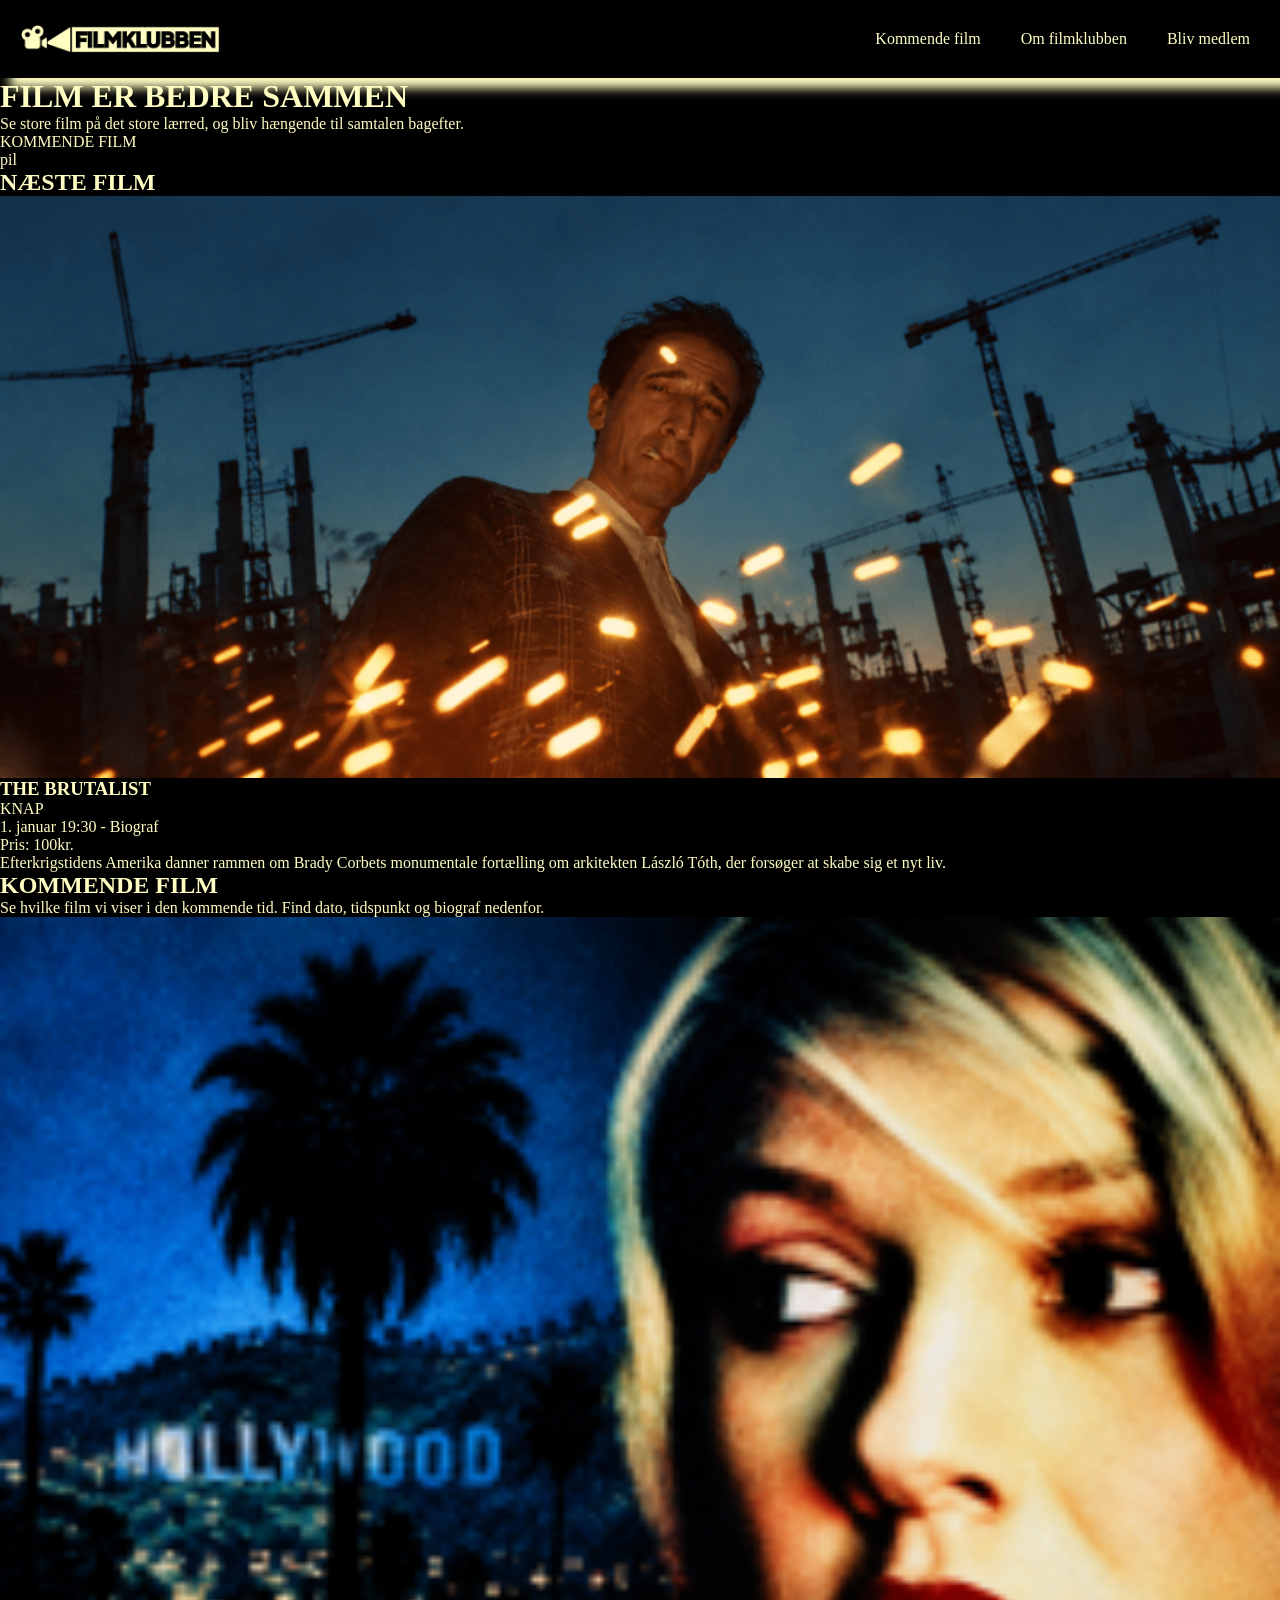
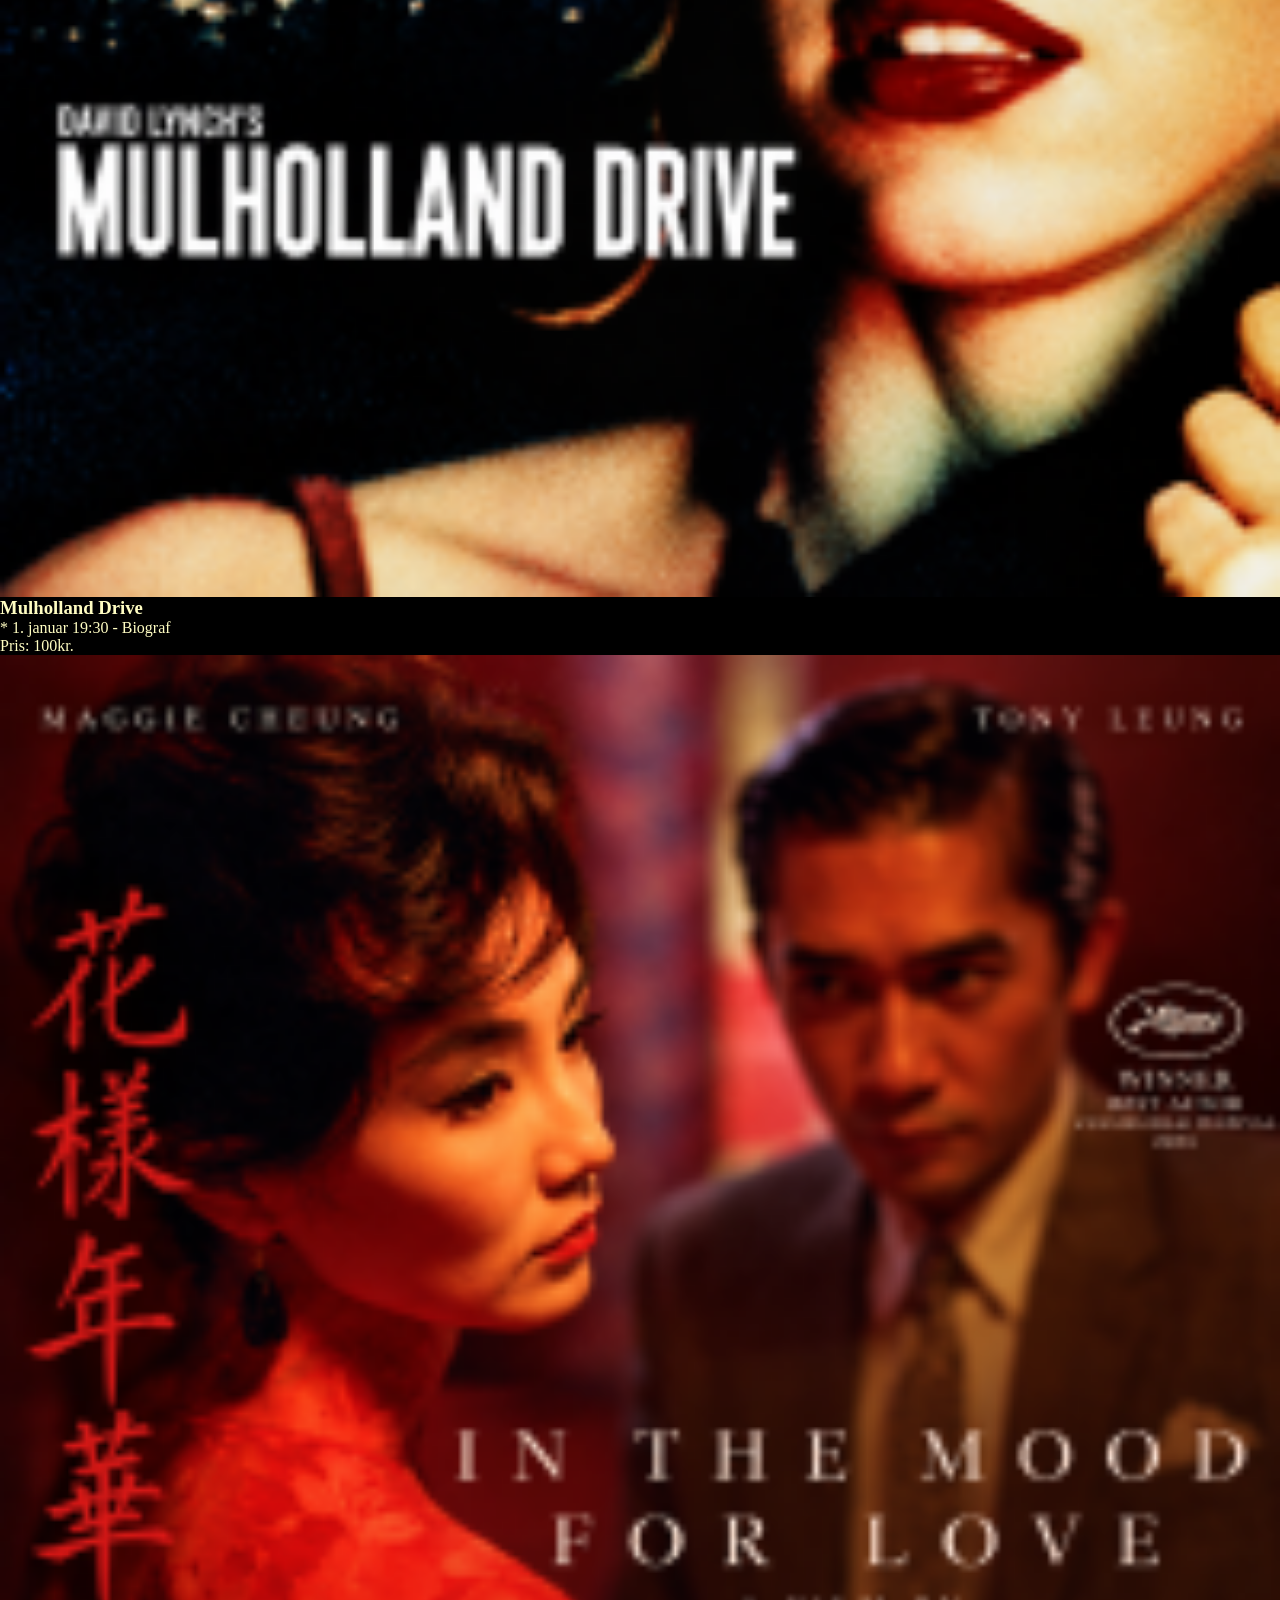
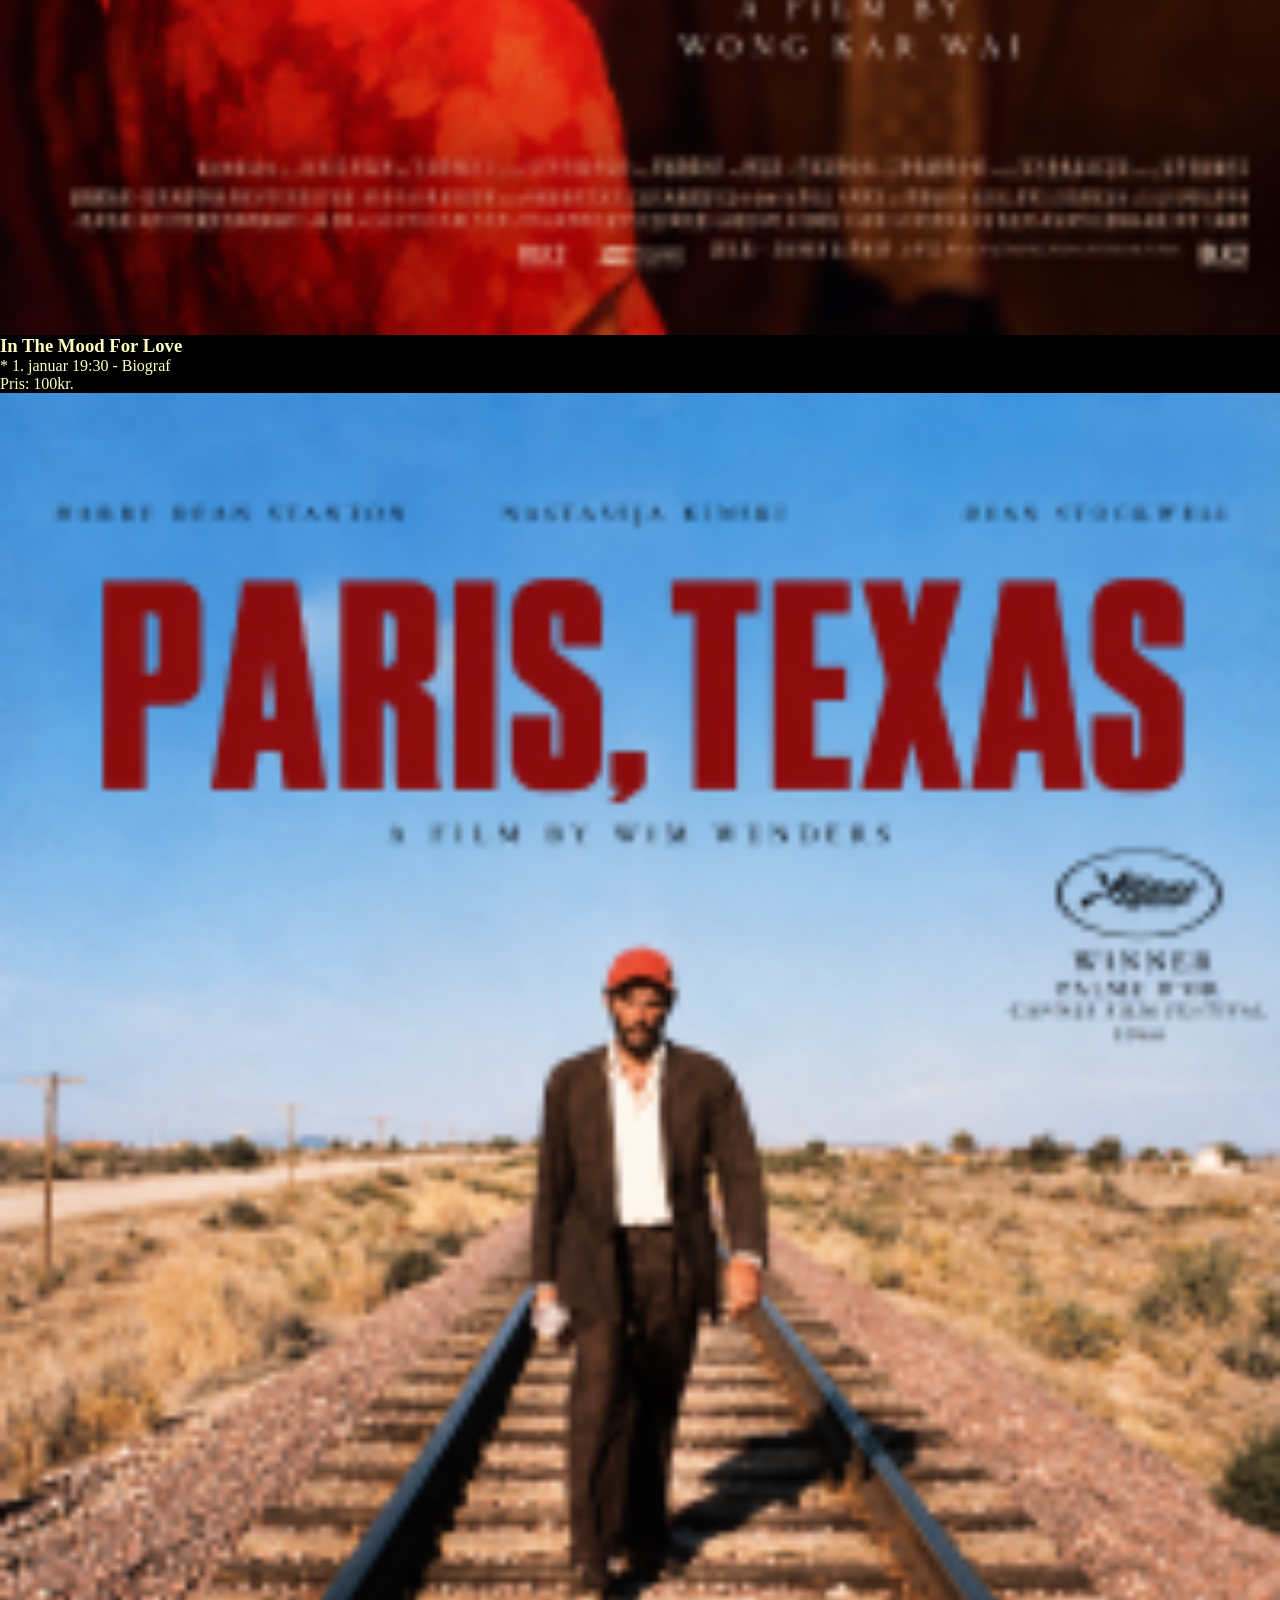
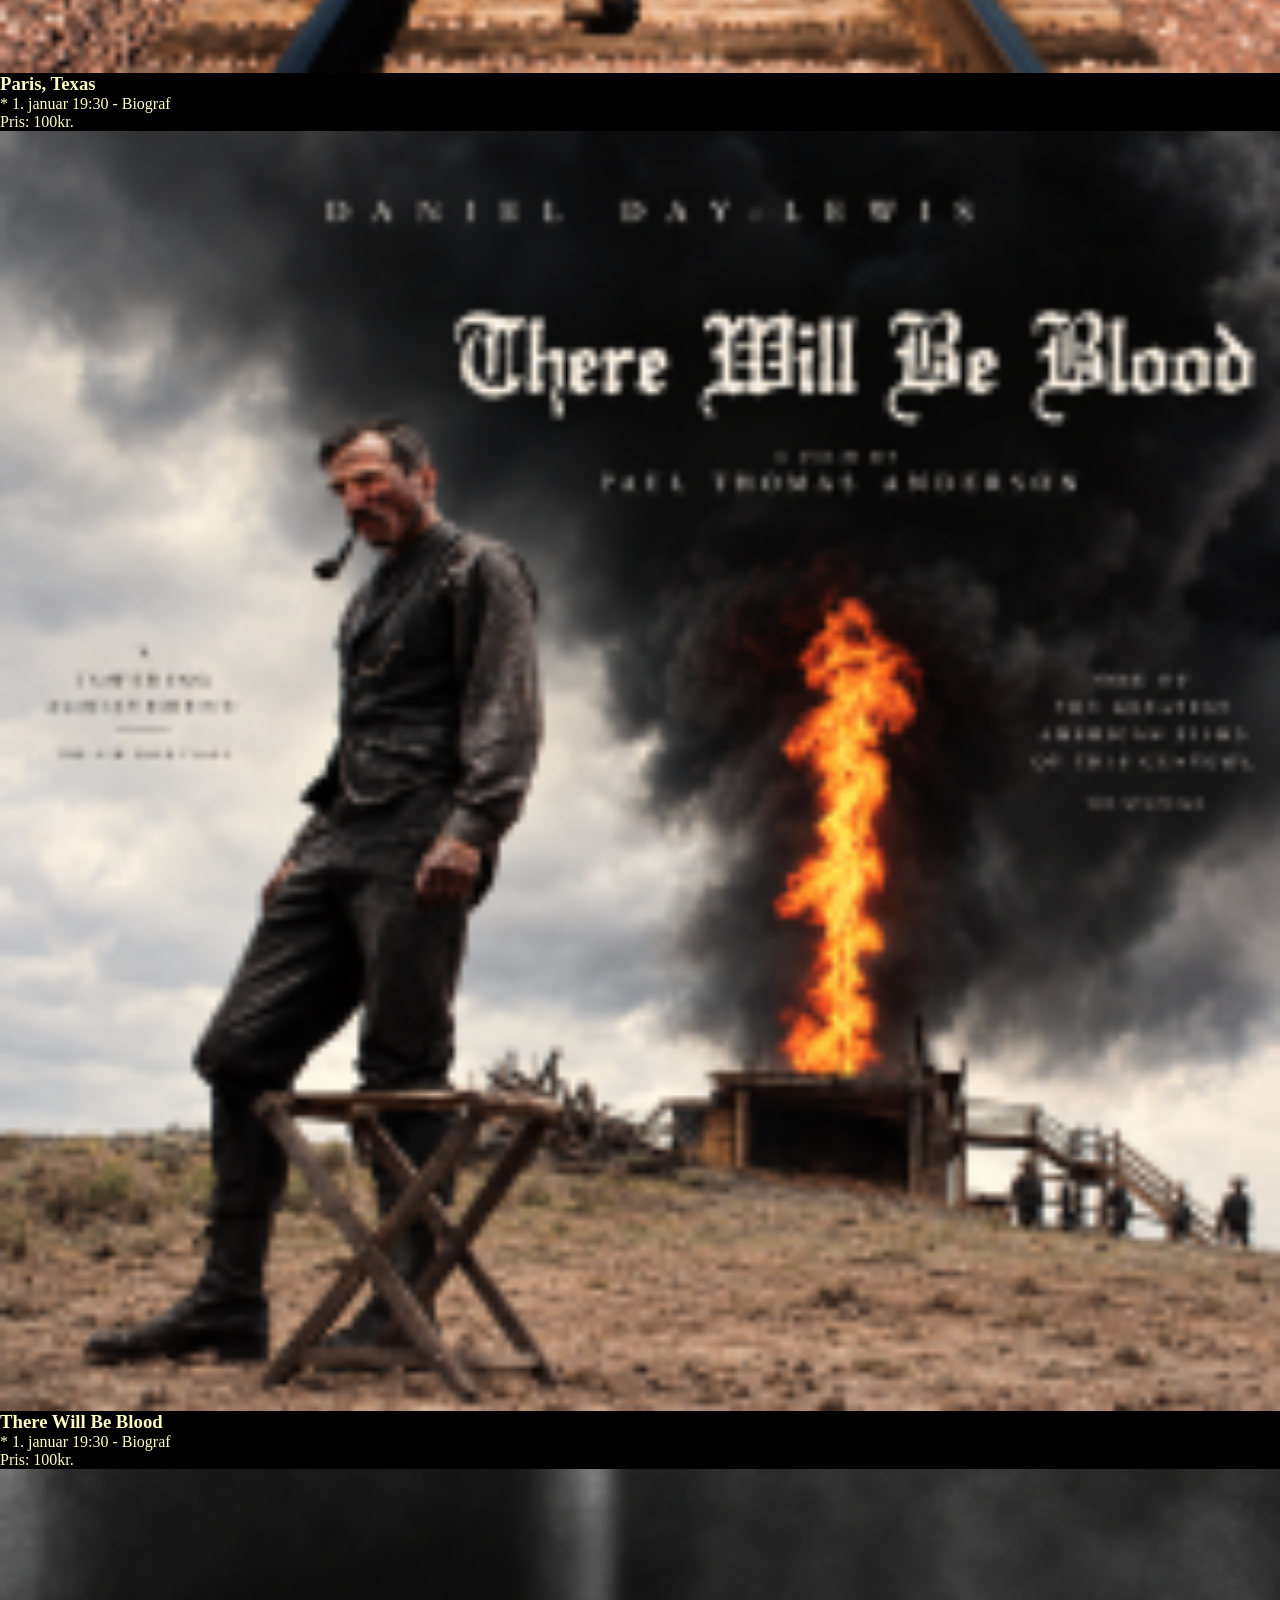
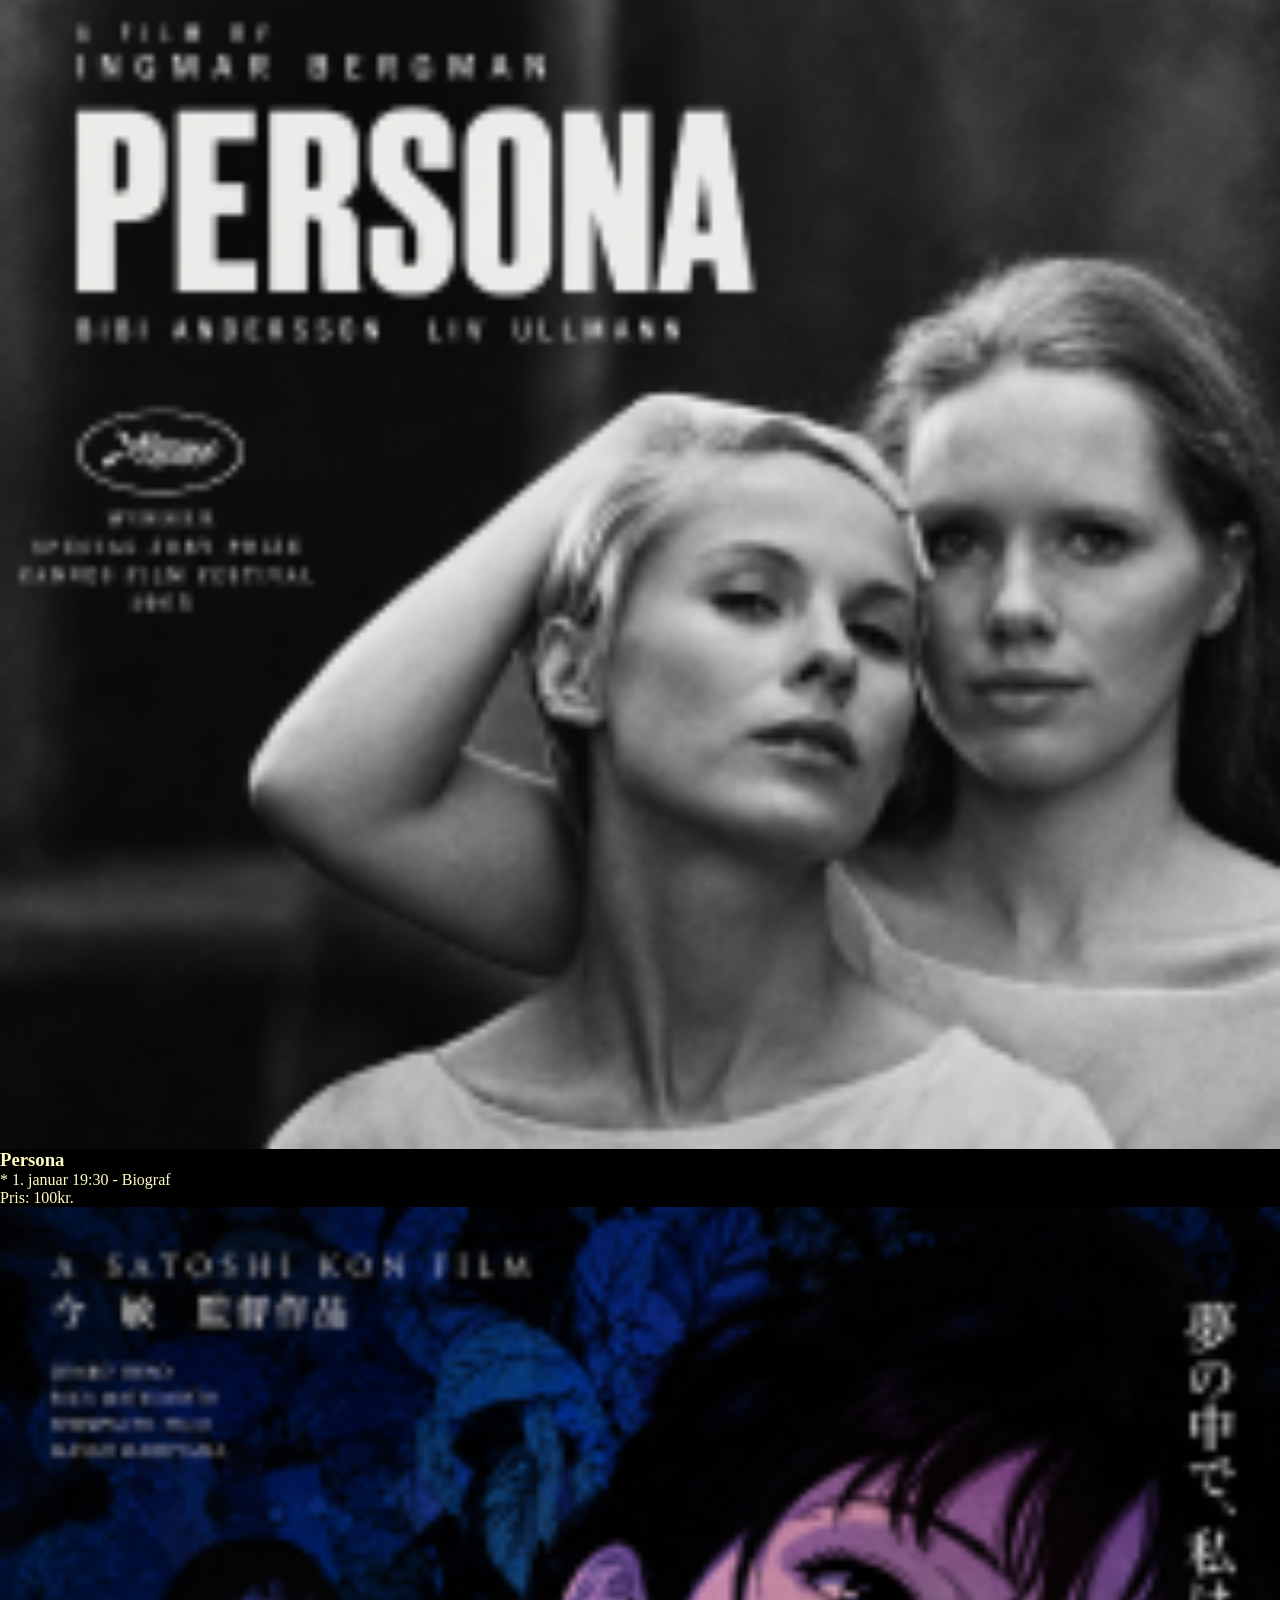
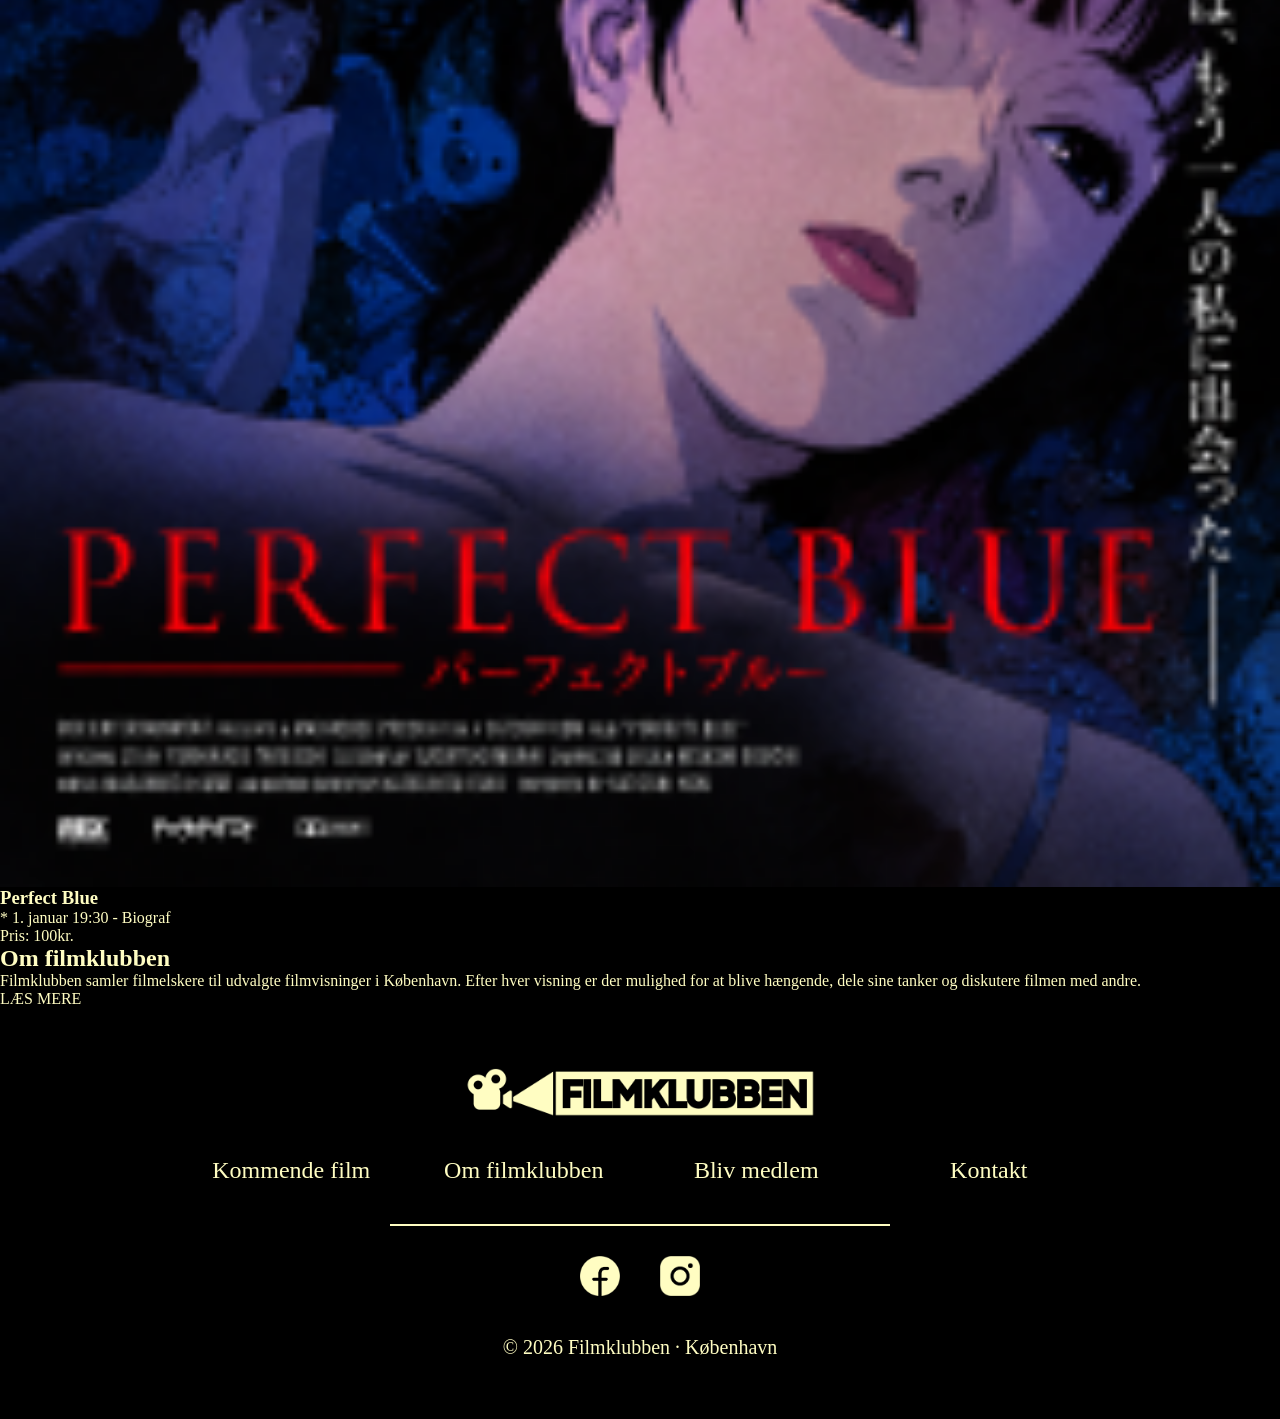
==== index.html @ 3db2b0e7 "favicon" ====
<!DOCTYPE html>
<html lang="en">

<head>
    <meta charset="UTF-8">
    <meta name="viewport" content="width=device-width, initial-scale=1.0">
    <title>Forside</title>
    <link rel="stylesheet" href="style.css">
    <link rel="stylesheet" href="layout.css">
    <link rel="icon" href="favicon.ico" />

</head>

<body>
    <header>
        <div class="logo">
            <a href="index.html">
                <img src="./imgs/overall /logo1.webp" alt="Logo">
            </a>
        </div>
        <nav>
            <ul class="menu">
                <li><a href="kommende_film.html">Kommende film</a></li>
                <li><a href="">Om filmklubben</a></li>
                <li><a href="">Bliv medlem</a></li>
            </ul>
            <button class="burger">
                <span class="line"></span>
                <span class="line"></span>
                <span class="line"></span>
            </button>
        </nav>
    </header>


    <main>
        <h1>FILM ER BEDRE SAMMEN</h1>
        <p>Se store film på det store lærred, og bliv hængende til samtalen bagefter.</p>
        <div class="grid_1-1">
            <div>
                <p>KOMMENDE FILM</p>
            </div>
            <p>pil</p>
        </div>

        <h2>NÆSTE FILM</h2>
        <img src="./imgs/forside/mobil/img1_brutalist.webp" alt="the brutalist">
        <div class="grid_2-1">
            <h3>THE BRUTALIST</h3>
            <div class="knap">
                <a href="./tilmeld.html"></a>
                <p>KNAP</p>
            </div>
        </div>
        <p>1. januar 19:30 - Biograf</p>
        <p>Pris: 100kr.</p>
        <p>Efterkrigstidens Amerika danner rammen om Brady Corbets monumentale fortælling om arkitekten László Tóth, der
            forsøger
            at skabe sig et nyt liv.</p>

        <h2>KOMMENDE FILM</h2>
        <p>Se hvilke film vi viser i den kommende tid. Find dato, tidspunkt og biograf nedenfor.</p>
        <div class="grid_1-2">
            <img src="./imgs/forside/mobil/img2_mulholland-drive.webp" alt="mulholland drive">
            <div>
                <h3>Mulholland Drive</h3>
                <p>* 1. januar 19:30 - Biograf</p>
                <p>Pris: 100kr.</p>
            </div>
        </div>
        <div class="grid_1-2">
            <img src="./imgs/forside/mobil/img3_in-the-mood-for-love.webp" alt="in the mood for love">
            <div>
                <h3>In The Mood For Love</h3>
                <p>* 1. januar 19:30 - Biograf</p>
                <p>Pris: 100kr.</p>
            </div>
        </div>

        <div class="grid_1-2">
            <img src="./imgs/forside/mobil/img4_paris-texas.webp" alt="Paris, Texas">
            <div>
                <h3>Paris, Texas</h3>
                <p>* 1. januar 19:30 - Biograf</p>
                <p>Pris: 100kr.</p>
            </div>
        </div>
        <div class="grid_1-2">
            <img src="./imgs/forside/mobil/img5_there-will-be-blood.webp" alt="There Will Be Blood">
            <div>
                <h3>There Will Be Blood</h3>
                <p>* 1. januar 19:30 - Biograf</p>
                <p>Pris: 100kr.</p>
            </div>
        </div>
        <div class="grid_1-2">
            <img src="./imgs/forside/mobil/img6_persona.webp" alt="Persona">
            <div>
                <h3>Persona</h3>
                <p>* 1. januar 19:30 - Biograf</p>
                <p>Pris: 100kr.</p>
            </div>
        </div>
        <div class="grid_1-2">
            <img src="./imgs/forside/mobil/img7_perfect-blue.webp" alt="Perfect Blue">
            <div>
                <h3>Perfect Blue</h3>
                <p>* 1. januar 19:30 - Biograf</p>
                <p>Pris: 100kr.</p>
            </div>
        </div>

        <h2>Om filmklubben</h2>
        <p>Filmklubben samler filmelskere til udvalgte filmvisninger i København. Efter hver visning er der mulighed for
            at blive
            hængende, dele sine tanker og diskutere filmen med andre.</p>
        <div class="knap">
            <p>LÆS MERE</p>
        </div>
    </main>

    <footer>
        <div class="logo">
            <a href="index.html">
                <img src="./imgs/overall /logo1.webp" alt="Logo">
            </a>
        </div>

        <div class="footer_links grid_1-1">
            <a href="kommende_film.html">Kommende film</a>
            <a href="">Om filmklubben</a>
            <a href="">Bliv medlem</a>
            <a href="">Kontakt</a>
        </div>

        <div class="socials grid_1-1">
            <img src="./imgs/overall /icon1_facebook.webp" alt="Facebook">
            <img src="./imgs/overall /icon2_instagram.webp" alt="Instagram">
        </div>

        <p>© 2026 Filmklubben · København</p>
    </footer>
    <script src="menu.js"></script>
</body>

</html>
---- style.css ----
* {
  margin: 0;
  padding: 0;
  box-sizing: border-box;
}

img {
  width: 100%;
  height: auto;
  display: block;
}
/********************** Overall ******************/
* {
  background-color: black;
  color: #fffdc2;
}

/********************** Menu ******************/

* {
  margin: 0;
  padding: 0;
  box-sizing: border-box;
}

header {
  position: sticky;
  top: 0;
  display: flex;
  justify-content: space-between;
  align-items: center;
  padding: 20px;
  background-color: black;
  box-shadow: 10px 10px 10px #fffdc2;

  .logo img {
    width: 200px;
    height: auto px;
  }
}

nav {
  /** Desktop */
  display: flex;
  align-items: center;

  @media (width < 800px) /** Mobil */ {
    &.active .menu {
      display: block;
      background-color: black;
      position: absolute;
      top: 100%;
      left: 0;
      width: 100%;
      box-shadow: 10px 10px 10px #fffdc2;
      z-index: 1;
    }

    &.active .menu li {
      margin: 10px 20px;
    }

    &.active .menu a {
      font-size: 24px;
    }
  }
}

.menu {
  display: flex;
  list-style: none;
  margin: 0;
  padding: 0;

  li {
    margin-right: 20px;
  }

  li:last-child {
    margin-right: 0;
  }

  a {
    display: block;
    padding: 10px;
    color: #fffdc2;
    text-decoration: none;
    transition: color 0.3s;
    text-align: end;
    &:hover {
      color: #fffdc27d;
    }
  }
  @media (width < 800px) {
    display: none;
  }
}

.burger {
  width: 30px;
  height: 20px;
  cursor: pointer;
  display: none;

  .line {
    display: block;
    width: 100%;
    height: 2px;
    background-color: #fffdc2;
    margin-bottom: 5px;
    transition: 0.2s linear;
  }

  @media (width < 800px) {
    display: block;
    background-color: transparent;
    border: 0;

    &.active .line:nth-child(1) {
      transform: rotate(45deg) translate(5px, 5px);
      transition: 0.2s linear;
    }

    &.active .line:nth-child(2) {
      opacity: 0;
      transition: 0.15s linear;
    }

    &.active .line:nth-child(3) {
      transform: rotate(-45deg) translate(5px, -5px);
      transition: 0.2s linear;
    }
  }
}

/********************** MENU - Tilføjelser ******************/

.logo {
  width: fit-content;
}

.logo a {
  display: block;
  width: fit-content;
}

.logo img {
  width: 200px;
  height: auto;
}
header {
  display: flex;
  justify-content: space-between;
  align-items: center;
  padding: 20px;
}

@media (width < 700px) {
  header.active {
    box-shadow: none;
  }
}

@media (width < 700px) {
  nav.active::after {
    content: "";
    position: absolute;
    left: 0;
    bottom: 0;
    width: 100%;
    height: 10px;
    background-color: black;
  }
}
@media (width < 700px) {
  nav.active {
    background-color: black;
    margin-top: 0;
    top: 0;
  }
}

/********************** Footer ******************/
/*.socials {
  border-top: 2px solid #fffdc2;
  width: 70%;
  margin: 30px auto 0;
  padding-top: 30px;
}*/

footer {
  background-color: black;
  color: #fffdc2;
  text-align: center;
  padding: 50px 20px;
}

/* Logo */
footer .logo {
  margin: 0 auto 40px;
  width: 250px;
}

footer .logo a {
  display: block;
}

footer .logo img {
  width: 100%;
}

/* Links */
.footer_links a {
  color: #fffdc2;
  text-decoration: none;
  font-size: 20px;
}

.footer_links a:hover {
  color: #fffdc27d;
}

/* Streg + sociale medier */
.socials {
  border-top: 2px solid #fffdc2;
  width: 80%;
  margin: 40px auto 0;
  padding-top: 30px;
}

/* Ikoner */
.socials img {
  width: 30px;
  height: 30px;
  margin: auto;
}

/* Copyright */
footer p {
  font-size: 16px;
  margin-top: 30px;
}

/******************** Footer desktop ********************/

@media (width > 800px) {
  footer {
    padding: 60px 20px;
  }

  footer .logo {
    width: 350px;
    margin-bottom: 40px;
  }

  .footer_links {
    max-width: 900px;
    margin: auto;
  }

  .footer_links a {
    font-size: 24px;
  }

  .socials {
    max-width: 500px;
    margin-top: 40px;
    padding-top: 30px;
  }

  .socials img {
    width: 40px;
    height: 40px;
  }

  footer p {
    font-size: 20px;
    margin-top: 40px;
  }
}
---- layout.css ----
/************    Footer     **************/
footer .grid_1-1 {
  display: grid;
  grid-template-columns: 1fr 1fr;
  gap: 20px 30px;
}

footer .socials {
  grid-template-columns: auto auto;
  justify-content: center;
  column-gap: 40px;
}
@media (width > 800px) {
  footer .footer_links {
    grid-template-columns: repeat(4, 1fr);
  }
}
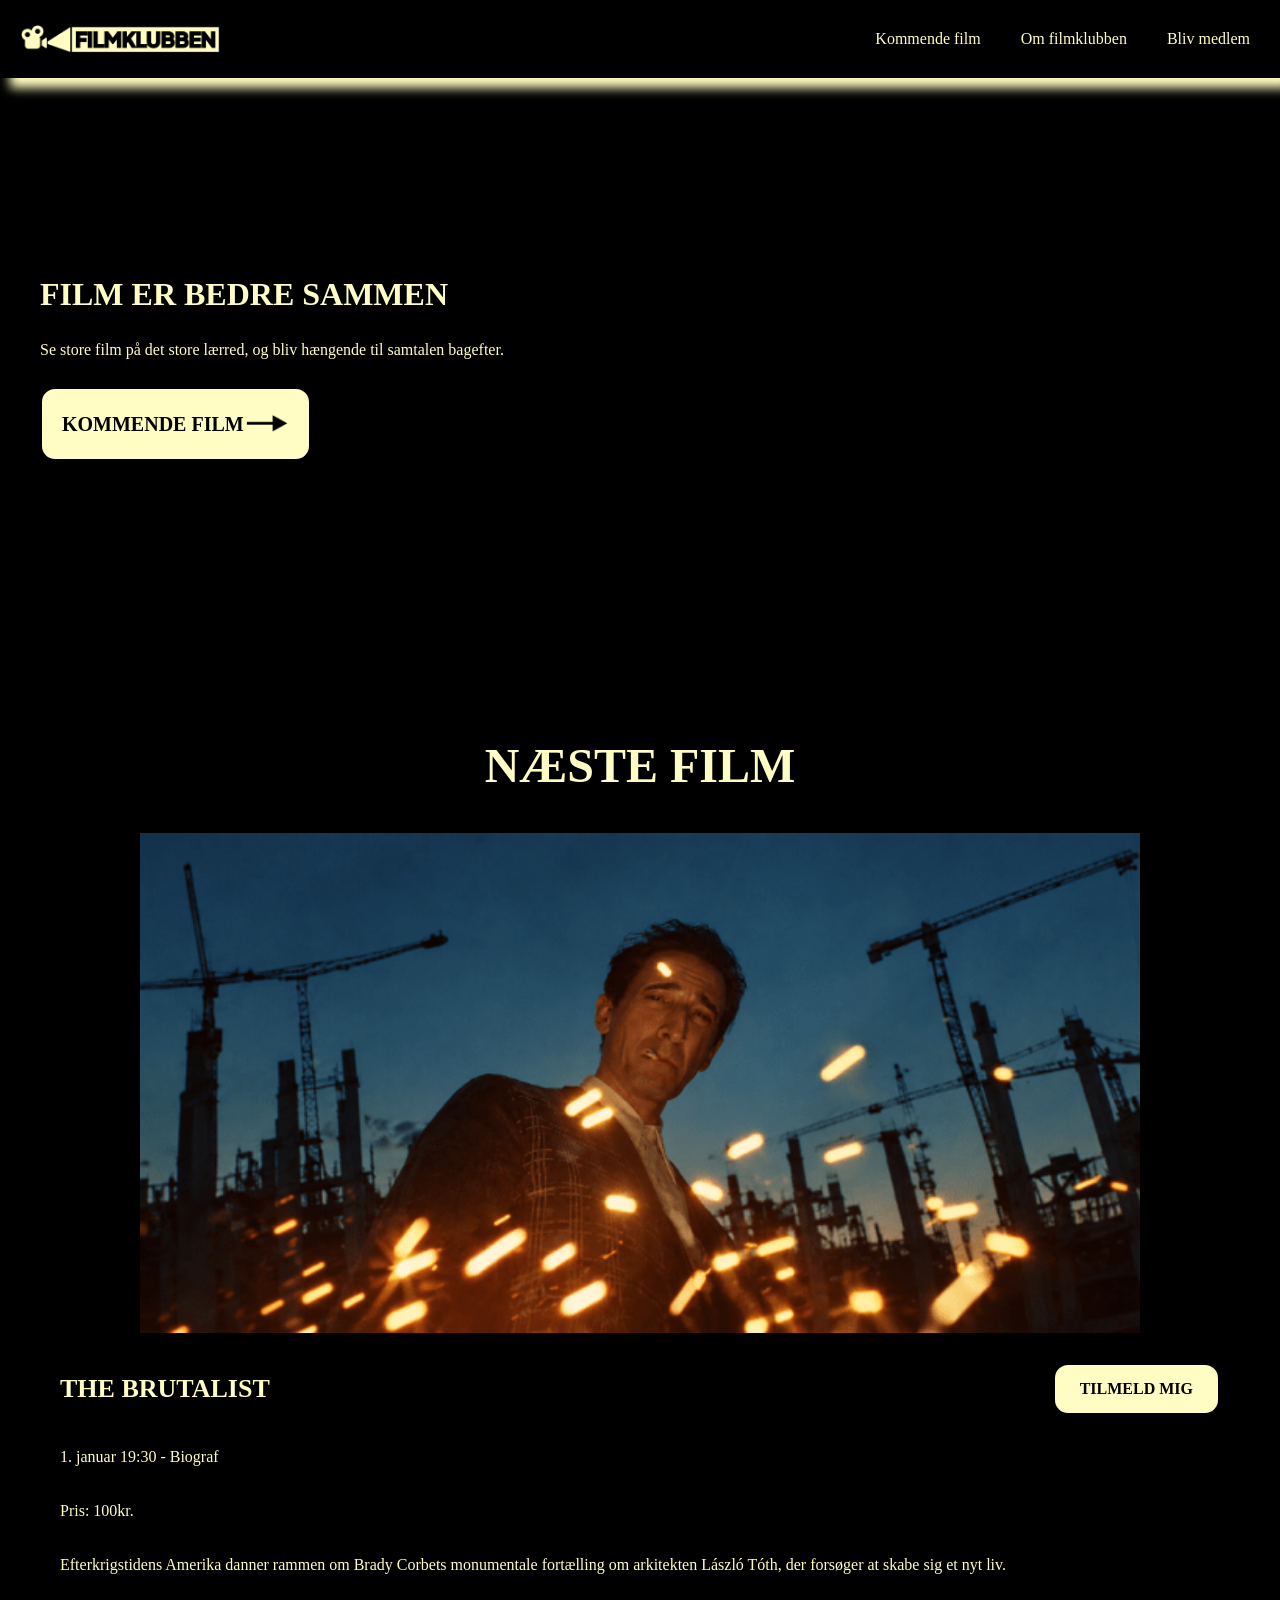
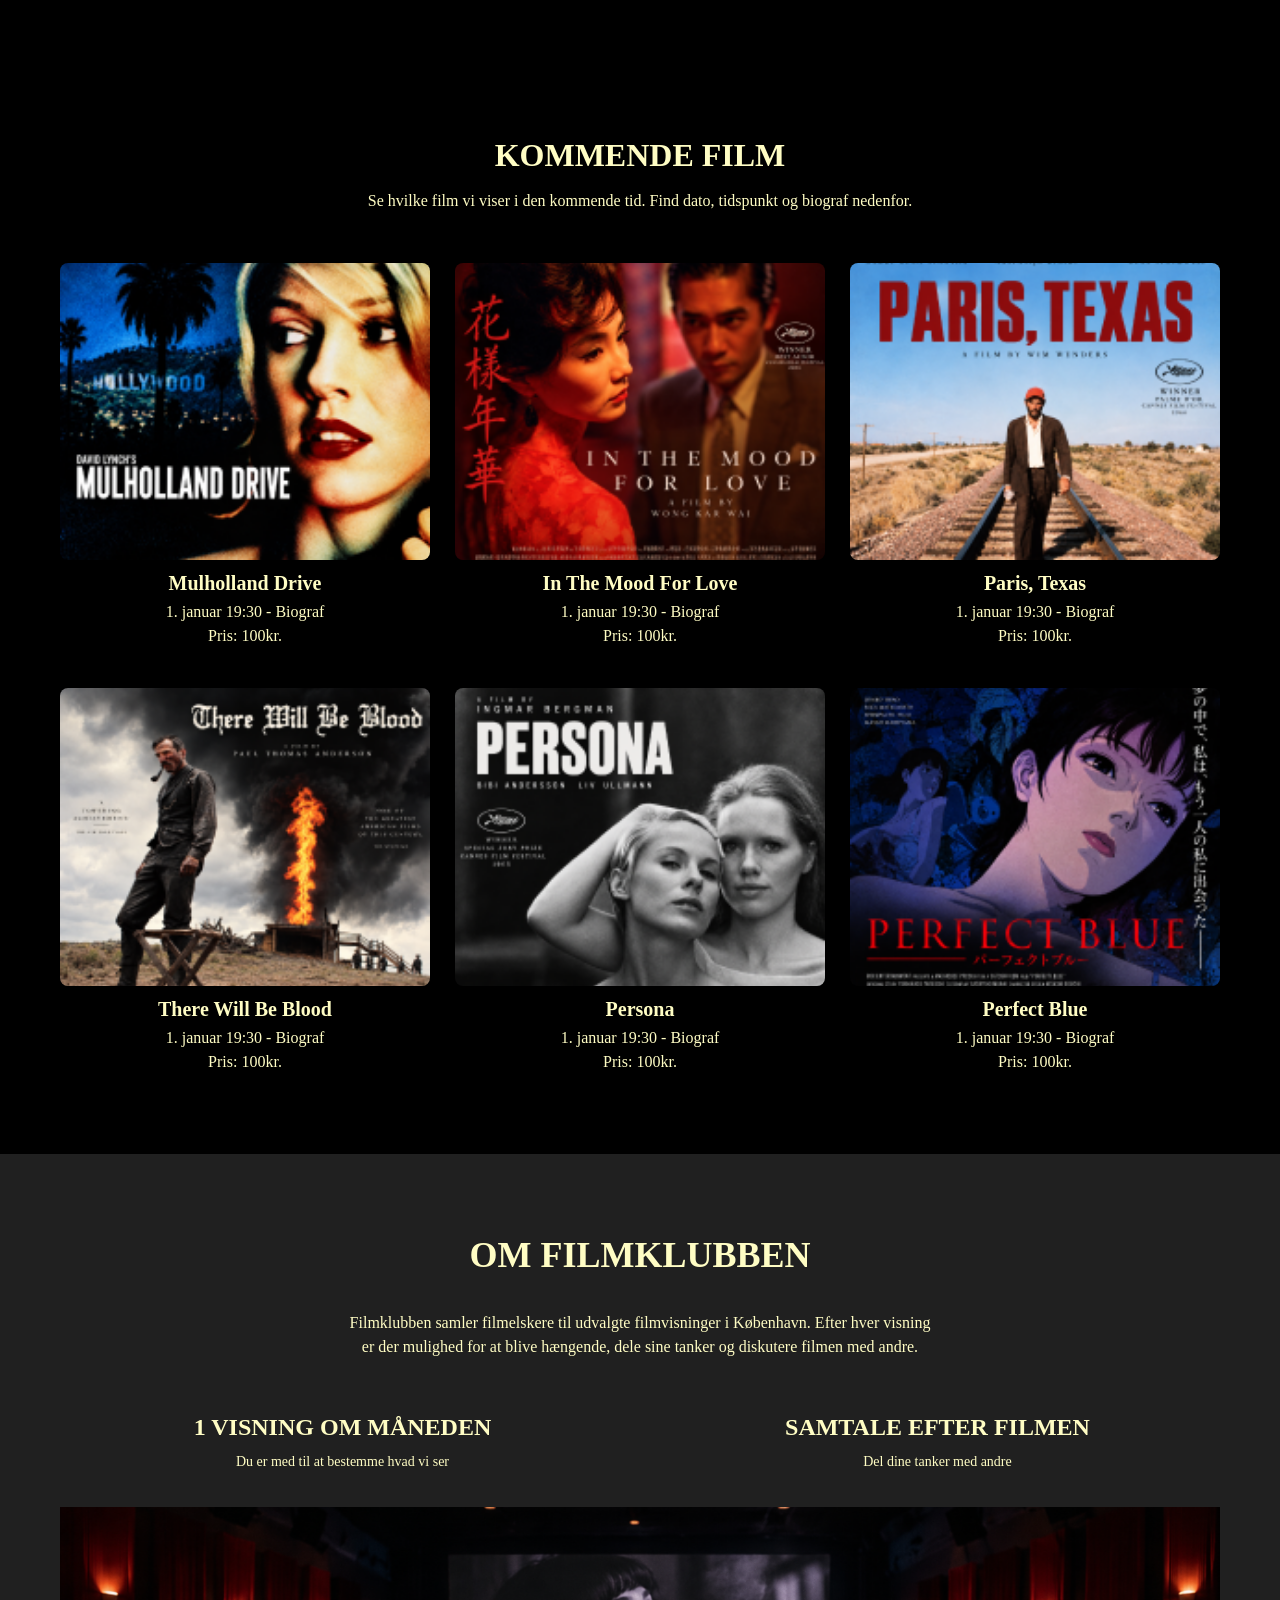
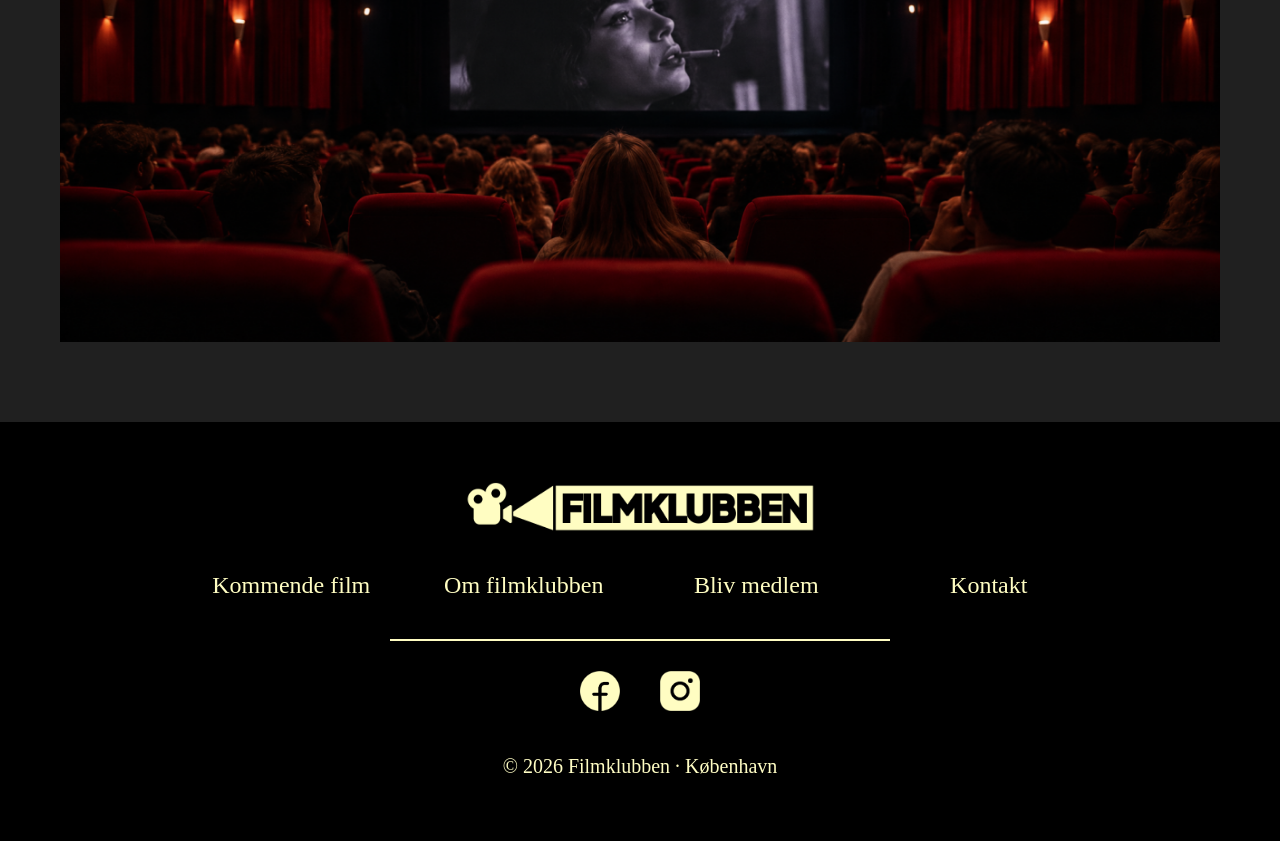
==== commit efe3f79f: "Forside done" ====
--- a/index.html
+++ b/index.html
@@ -7,8 +7,9 @@
     <title>Forside</title>
     <link rel="stylesheet" href="style.css">
     <link rel="stylesheet" href="layout.css">
-    <link rel="icon" href="favicon.ico" />
-
+    <link rel="icon" href="./iconer/faviconet.png" type="image/x-icon">
+    <meta name="description"
+        content="Filmklubben samler filmelskere i København til fælles filmvisninger og samtaler om film. Se kommende film og tilmeld dig næste visning.">
 </head>
 
 <body>
@@ -34,89 +35,127 @@
 
 
     <main>
-        <h1>FILM ER BEDRE SAMMEN</h1>
-        <p>Se store film på det store lærred, og bliv hængende til samtalen bagefter.</p>
-        <div class="grid_1-1">
-            <div>
-                <p>KOMMENDE FILM</p>
-            </div>
-            <p>pil</p>
-        </div>
+        <div class="hero">
+            <video class="hero-video" autoplay muted loop playsinline>
+                <source src="./imgs/forside/HERO_BAGGRUND_pt5.mp4" type="video/mp4">
+            </video>
 
-        <h2>NÆSTE FILM</h2>
-        <img src="./imgs/forside/mobil/img1_brutalist.webp" alt="the brutalist">
-        <div class="grid_2-1">
-            <h3>THE BRUTALIST</h3>
-            <div class="knap">
-                <a href="./tilmeld.html"></a>
-                <p>KNAP</p>
-            </div>
-        </div>
-        <p>1. januar 19:30 - Biograf</p>
-        <p>Pris: 100kr.</p>
-        <p>Efterkrigstidens Amerika danner rammen om Brady Corbets monumentale fortælling om arkitekten László Tóth, der
-            forsøger
-            at skabe sig et nyt liv.</p>
-
-        <h2>KOMMENDE FILM</h2>
-        <p>Se hvilke film vi viser i den kommende tid. Find dato, tidspunkt og biograf nedenfor.</p>
-        <div class="grid_1-2">
-            <img src="./imgs/forside/mobil/img2_mulholland-drive.webp" alt="mulholland drive">
-            <div>
-                <h3>Mulholland Drive</h3>
-                <p>* 1. januar 19:30 - Biograf</p>
-                <p>Pris: 100kr.</p>
-            </div>
-        </div>
-        <div class="grid_1-2">
-            <img src="./imgs/forside/mobil/img3_in-the-mood-for-love.webp" alt="in the mood for love">
-            <div>
-                <h3>In The Mood For Love</h3>
-                <p>* 1. januar 19:30 - Biograf</p>
-                <p>Pris: 100kr.</p>
+            <div class="hero-content">
+                <h1>FILM ER BEDRE SAMMEN</h1>
+                <p>Se store film på det store lærred, og bliv hængende til samtalen bagefter.</p>
+                <a href="./kommende_film.html" class="film-knap">
+                    <div class="film-knap-content">
+                        <p>KOMMENDE FILM</p>
+                        <img src="./iconer/pil.png" alt="pil">
+                    </div>
+                </a>
             </div>
         </div>
 
-        <div class="grid_1-2">
-            <img src="./imgs/forside/mobil/img4_paris-texas.webp" alt="Paris, Texas">
-            <div>
-                <h3>Paris, Texas</h3>
-                <p>* 1. januar 19:30 - Biograf</p>
-                <p>Pris: 100kr.</p>
+        <section class="naeste-film">
+            <h2>NÆSTE FILM</h2>
+            <img src="./imgs/forside/mobil/img1_brutalist.webp" alt="the brutalist">
+            <div class="grid_2-1">
+                <h3>THE BRUTALIST</h3>
+                <a href="./tilmeld.html" class="knap">TILMELD MIG</a>
             </div>
-        </div>
-        <div class="grid_1-2">
-            <img src="./imgs/forside/mobil/img5_there-will-be-blood.webp" alt="There Will Be Blood">
-            <div>
-                <h3>There Will Be Blood</h3>
-                <p>* 1. januar 19:30 - Biograf</p>
-                <p>Pris: 100kr.</p>
+            <p>1. januar 19:30 - Biograf</p>
+            <p>Pris: 100kr.</p>
+            <p>Efterkrigstidens Amerika danner rammen om Brady Corbets monumentale fortælling om arkitekten László Tóth,
+                der
+                forsøger
+                at skabe sig et nyt liv.</p>
+        </section>
+
+        <section class="kommende-film">
+            <h2>KOMMENDE FILM</h2>
+            <p class="sektion-beskrivelse">
+                Se hvilke film vi viser i den kommende tid.
+                Find dato, tidspunkt og biograf nedenfor.
+            </p>
+            <div class="film-grid">
+
+                <div class="grid_1-2">
+                    <img src="./imgs/forside/mobil/img2_mulholland-drive.webp" alt="mulholland drive">
+                    <div>
+                        <h3>Mulholland Drive</h3>
+                        <p>1. januar 19:30 - Biograf</p>
+                        <p>Pris: 100kr.</p>
+                    </div>
+                </div>
+                <div class="grid_1-2">
+                    <img src="./imgs/forside/mobil/img3_in-the-mood-for-love.webp" alt="in the mood for love">
+                    <div>
+                        <h3>In The Mood For Love</h3>
+                        <p>1. januar 19:30 - Biograf</p>
+                        <p>Pris: 100kr.</p>
+                    </div>
+                </div>
+                <div class="grid_1-2">
+                    <img src="./imgs/forside/mobil/img4_paris-texas.webp" alt="Paris, Texas">
+                    <div>
+                        <h3>Paris, Texas</h3>
+                        <p>1. januar 19:30 - Biograf</p>
+                        <p>Pris: 100kr.</p>
+                    </div>
+                </div>
+                <div class="grid_1-2">
+                    <img src="./imgs/forside/mobil/img5_there-will-be-blood.webp" alt="There Will Be Blood">
+                    <div>
+                        <h3>There Will Be Blood</h3>
+                        <p>1. januar 19:30 - Biograf</p>
+                        <p>Pris: 100kr.</p>
+                    </div>
+                </div>
+                <div class="grid_1-2">
+                    <img src="./imgs/forside/mobil/img6_persona.webp" alt="Persona">
+                    <div>
+                        <h3>Persona</h3>
+                        <p>1. januar 19:30 - Biograf</p>
+                        <p>Pris: 100kr.</p>
+                    </div>
+                </div>
+                <div class="grid_1-2">
+                    <img src="./imgs/forside/mobil/img7_perfect-blue.webp" alt="Perfect Blue">
+                    <div>
+                        <h3>Perfect Blue</h3>
+                        <p>1. januar 19:30 - Biograf</p>
+                        <p>Pris: 100kr.</p>
+                    </div>
+                </div>
             </div>
-        </div>
-        <div class="grid_1-2">
-            <img src="./imgs/forside/mobil/img6_persona.webp" alt="Persona">
-            <div>
-                <h3>Persona</h3>
-                <p>* 1. januar 19:30 - Biograf</p>
-                <p>Pris: 100kr.</p>
+        </section>
+
+        <section class="om-filmklubben">
+
+            <h2>OM FILMKLUBBEN</h2>
+
+            <p class="sektion-beskrivelse">
+                Filmklubben samler filmelskere til udvalgte filmvisninger i København.
+                Efter hver visning er der mulighed for at blive hængende,
+                dele sine tanker og diskutere filmen med andre.
+            </p>
+
+            <div class="om-info">
+                <div>
+                    <h3>1 VISNING OM MÅNEDEN</h3>
+                    <p>Du er med til at bestemme hvad vi ser</p>
+                </div>
+
+                <div>
+                    <h3>SAMTALE EFTER FILMEN</h3>
+                    <p>Del dine tanker med andre</p>
+                </div>
             </div>
-        </div>
-        <div class="grid_1-2">
-            <img src="./imgs/forside/mobil/img7_perfect-blue.webp" alt="Perfect Blue">
-            <div>
-                <h3>Perfect Blue</h3>
-                <p>* 1. januar 19:30 - Biograf</p>
-                <p>Pris: 100kr.</p>
-            </div>
-        </div>
 
-        <h2>Om filmklubben</h2>
-        <p>Filmklubben samler filmelskere til udvalgte filmvisninger i København. Efter hver visning er der mulighed for
-            at blive
-            hængende, dele sine tanker og diskutere filmen med andre.</p>
-        <div class="knap">
-            <p>LÆS MERE</p>
-        </div>
+            <img class="om-billede" src="./imgs/forside/desktop/8img_biograf.webp" alt="Publikum ser film i en biograf"
+                loading="lazy">
+
+            <a href="./index.html" class="knap om-knap">
+                LÆS MERE
+            </a>
+
+        </section>
     </main>
 
     <footer>
@@ -134,8 +173,13 @@
         </div>
 
         <div class="socials grid_1-1">
-            <img src="./imgs/overall /icon1_facebook.webp" alt="Facebook">
-            <img src="./imgs/overall /icon2_instagram.webp" alt="Instagram">
+            <a href="./index.html">
+                <img src="./imgs/overall /icon1_facebook.webp" alt="Facebook">
+            </a>
+
+            <a href="./index.html">
+                <img src="./imgs/overall /icon2_instagram.webp" alt="Instagram">
+            </a>
         </div>
 
         <p>© 2026 Filmklubben · København</p>
--- a/style.css
+++ b/style.css
@@ -4,25 +4,70 @@
   box-sizing: border-box;
 }
 
+/********************** Overall ******************/
+body {
+  background-color: black;
+  color: #fffdc4;
+}
+
+/* GENERELLE ELEMENTER */
 img {
-  width: 100%;
+  display: block;
+  max-width: 100%;
   height: auto;
-  display: block;
-}
-/********************** Overall ******************/
-* {
+}
+
+h2 {
+  font-size: 32px;
+  font-weight: 700;
+}
+
+h3 {
+  font-size: 26px;
+  font-weight: 700;
+}
+
+p {
+  font-size: 16px;
+  line-height: 1.5;
+}
+
+/* GENERELLE KNAPPER */
+.knap {
+  display: inline-flex;
+  align-items: center;
+  justify-content: center;
+
+  padding: 15px 25px;
+
+  background-color: #fffdc4;
+  color: black;
+
+  border: 2px solid black;
+  border-radius: 15px;
+
+  font-size: 16px;
+  font-weight: bold;
+  text-decoration: none;
+
+  transition: 0.3s ease;
+
+  white-space: nowrap;
+}
+
+.knap:hover {
   background-color: black;
-  color: #fffdc2;
-}
-
+  color: #fffdc4;
+  border-color: #fffdc4;
+}
+
+.sektion-beskrivelse {
+  text-align: center;
+  text-wrap: balance;
+  max-width: 600px;
+  margin-inline: auto;
+}
 /********************** Menu ******************/
-
-* {
-  margin: 0;
-  padding: 0;
-  box-sizing: border-box;
-}
-
 header {
   position: sticky;
   top: 0;
@@ -32,6 +77,7 @@
   padding: 20px;
   background-color: black;
   box-shadow: 10px 10px 10px #fffdc2;
+  z-index: 10;
 
   .logo img {
     width: 200px;
@@ -40,7 +86,6 @@
 }
 
 nav {
-  /** Desktop */
   display: flex;
   align-items: center;
 
@@ -134,11 +179,6 @@
 }
 
 /********************** MENU - Tilføjelser ******************/
-
-.logo {
-  width: fit-content;
-}
-
 .logo a {
   display: block;
   width: fit-content;
@@ -147,12 +187,6 @@
 .logo img {
   width: 200px;
   height: auto;
-}
-header {
-  display: flex;
-  justify-content: space-between;
-  align-items: center;
-  padding: 20px;
 }
 
 @media (width < 700px) {
@@ -181,16 +215,7 @@
 }
 
 /********************** Footer ******************/
-/*.socials {
-  border-top: 2px solid #fffdc2;
-  width: 70%;
-  margin: 30px auto 0;
-  padding-top: 30px;
-}*/
-
 footer {
-  background-color: black;
-  color: #fffdc2;
   text-align: center;
   padding: 50px 20px;
 }
@@ -242,7 +267,6 @@
 }
 
 /******************** Footer desktop ********************/
-
 @media (width > 800px) {
   footer {
     padding: 60px 20px;
@@ -278,3 +302,201 @@
     margin-top: 40px;
   }
 }
+
+/********************** Forside ******************/
+.hero {
+  position: relative;
+  display: grid;
+  grid-template-columns: 1fr;
+  place-items: center;
+  width: 100%;
+  min-height: calc(100dvh - 80px);
+  min-height: 450px;
+  overflow: hidden;
+}
+
+.hero-video {
+  position: absolute;
+  inset: 0;
+  width: 100%;
+  height: 100%;
+  object-fit: cover;
+}
+
+.hero::before {
+  content: "";
+  position: absolute;
+  inset: 0;
+  background: rgba(0, 0, 0, 0.5);
+  z-index: 1;
+}
+
+.hero-content {
+  position: relative;
+  z-index: 2;
+  text-align: center;
+  padding: 20px;
+
+  display: grid;
+  gap: 25px;
+}
+
+.hero-content p {
+  text-wrap: pretty;
+}
+
+/********************** Knap i hero ******************/
+.film-knap {
+  display: block;
+  width: fit-content;
+  justify-self: center;
+  text-decoration: none;
+}
+
+.film-knap-content {
+  display: grid;
+  grid-template-columns: 1fr auto;
+  align-items: center;
+
+  background-color: #fffdc4;
+  border-radius: 15px;
+  padding: 20px;
+
+  border: 2px solid black;
+  transition: 0.3s ease;
+}
+
+.film-knap-content p {
+  color: black;
+  font-size: 20px;
+  font-weight: bold;
+}
+
+.film-knap-content img {
+  width: 45px;
+  height: auto;
+  background: transparent;
+}
+
+/* HOVER PÅ KNAP*/
+/* Baggrund og kant */
+.film-knap:hover .film-knap-content {
+  background-color: black;
+  border-color: #fffdc4;
+}
+
+/* Tekst */
+.film-knap:hover .film-knap-content p {
+  color: #fffdc4;
+}
+
+/* Pil */
+.film-knap:hover .film-knap-content img {
+  filter: brightness(0) saturate(100%) invert(95%) sepia(25%) saturate(700%);
+}
+
+/* NÆSTE FILM */
+.naeste-film {
+  padding: 60px 20px;
+
+  display: grid;
+  gap: 8px;
+}
+
+.naeste-film h2 {
+  text-align: center;
+  margin: 0 0 10px;
+}
+
+.naeste-film > img {
+  width: 100%;
+  aspect-ratio: 2 / 1;
+  object-fit: cover;
+}
+
+.naeste-film .knap {
+  justify-self: end;
+}
+
+/* **************** KOMMENDE FILM **************** */
+.kommende-film {
+  padding: 60px 20px;
+}
+
+/* Overskrift */
+.kommende-film h2 {
+  text-align: center;
+  margin: 0 0 15px;
+}
+
+/* Beskrivelse */
+.kommende-film .sektion-beskrivelse {
+  margin-bottom: 50px;
+}
+
+/* Container med alle film */
+.film-grid {
+  display: grid;
+  grid-template-columns: 1fr;
+  gap: 35px;
+}
+
+/* Hvert filmkort */
+.kommende-film .grid_1-2 {
+  align-items: start;
+}
+
+/* Billeder */
+.kommende-film .grid_1-2 img {
+  width: 100%;
+  aspect-ratio: 1 / 1;
+  object-fit: cover;
+  border-radius: 8px;
+}
+
+/* Filmtitler */
+.kommende-film .grid_1-2 h3 {
+  font-size: 20px;
+  margin-bottom: 15px;
+}
+
+/* Prik foran dato */
+.kommende-film .grid_1-2 p:first-of-type::before {
+  content: "•";
+  margin-right: 10px;
+}
+
+/* *************** OM FILMKLUBBEN *************** */
+.om-filmklubben {
+  background-color: #202020;
+  padding: 60px 30px;
+
+  display: grid;
+  gap: 25px;
+}
+
+/* Overskrift */
+.om-filmklubben h2 {
+  font-size: 24px;
+  margin: 0;
+}
+
+/* Beskrivelse */
+.om-filmklubben .sektion-beskrivelse {
+  text-align: left;
+  max-width: none;
+  line-height: 1.5;
+}
+
+/* Skjul desktopindhold på mobil */
+.om-info,
+.om-billede {
+  display: none;
+}
+
+/* LÆS MERE-knap */
+.om-knap {
+  justify-self: center;
+  min-width: 190px;
+  margin-top: 10px;
+}
--- a/layout.css
+++ b/layout.css
@@ -1,3 +1,143 @@
+/* GENERELLE GRID-KLASSER */
+.grid_2-1 {
+  display: grid;
+  grid-template-columns: 2fr 1fr;
+  align-items: center;
+  gap: 15px;
+}
+
+.grid_1-2 {
+  display: grid;
+  grid-template-columns: 1fr 2fr;
+  gap: 15px;
+}
+
+/************    Forside     **************/
+@media (min-width: 768px) {
+  .hero {
+    grid-template-columns: 1fr 1fr;
+    min-height: 580px;
+    place-items: center left;
+  }
+
+  .hero-content {
+    grid-column: 1;
+    text-align: left;
+    padding: 40px;
+  }
+
+  .film-knap {
+    justify-self: start;
+  }
+}
+
+/************    NÆSTE FILM     **************/
+@media (min-width: 768px) {
+  .naeste-film {
+    padding: 80px 60px;
+    gap: 30px;
+  }
+
+  .naeste-film > img {
+    max-width: 1000px;
+    justify-self: center;
+  }
+
+  .naeste-film h2 {
+    font-size: 48px;
+  }
+}
+
+/* **************** KOMMENDE FILM - DESKTOP **************** */
+@media (min-width: 768px) {
+  .kommende-film {
+    padding: 80px 60px;
+  }
+
+  /* Tre film pr. række */
+  .film-grid {
+    grid-template-columns: repeat(3, minmax(0, 1fr));
+    gap: 40px 25px;
+  }
+
+  /* Billede over tekst */
+  .kommende-film .grid_1-2 {
+    grid-template-columns: 1fr;
+    gap: 12px;
+  }
+
+  /* Billedernes proportioner */
+  .kommende-film .grid_1-2 img {
+    aspect-ratio: 303.5 / 244;
+  }
+
+  /* Centrer tekst */
+  .kommende-film .grid_1-2 > div {
+    text-align: center;
+  }
+
+  .kommende-film .grid_1-2 h3 {
+    margin-bottom: 5px;
+  }
+
+  /* Fjern prik på desktop */
+  .kommende-film .grid_1-2 p:first-of-type::before {
+    content: none;
+  }
+}
+
+/* *************** OM FILMKLUBBEN - DESKTOP *************** */
+@media (min-width: 768px) {
+  .om-filmklubben {
+    padding: 80px 60px;
+    gap: 35px;
+  }
+
+  /* Overskrift */
+  .om-filmklubben h2 {
+    font-size: 36px;
+    text-align: center;
+  }
+
+  /* Beskrivelse */
+  .om-filmklubben .sektion-beskrivelse {
+    text-align: center;
+    max-width: 600px;
+  }
+
+  /* To informationsfelter */
+  .om-info {
+    display: grid;
+    grid-template-columns: 1fr 1fr;
+    gap: 30px;
+
+    text-align: center;
+    margin-top: 20px;
+  }
+
+  .om-info h3 {
+    font-size: 24px;
+    margin-bottom: 10px;
+  }
+
+  .om-info p {
+    font-size: 14px;
+  }
+
+  /* Biografbillede */
+  .om-billede {
+    display: block;
+    width: 100%;
+    aspect-ratio: 16 / 6;
+    object-fit: cover;
+  }
+
+  /* Skjul knap */
+  .om-knap {
+    display: none;
+  }
+}
+
 /************    Footer     **************/
 footer .grid_1-1 {
   display: grid;
@@ -10,6 +150,7 @@
   justify-content: center;
   column-gap: 40px;
 }
+
 @media (width > 800px) {
   footer .footer_links {
     grid-template-columns: repeat(4, 1fr);
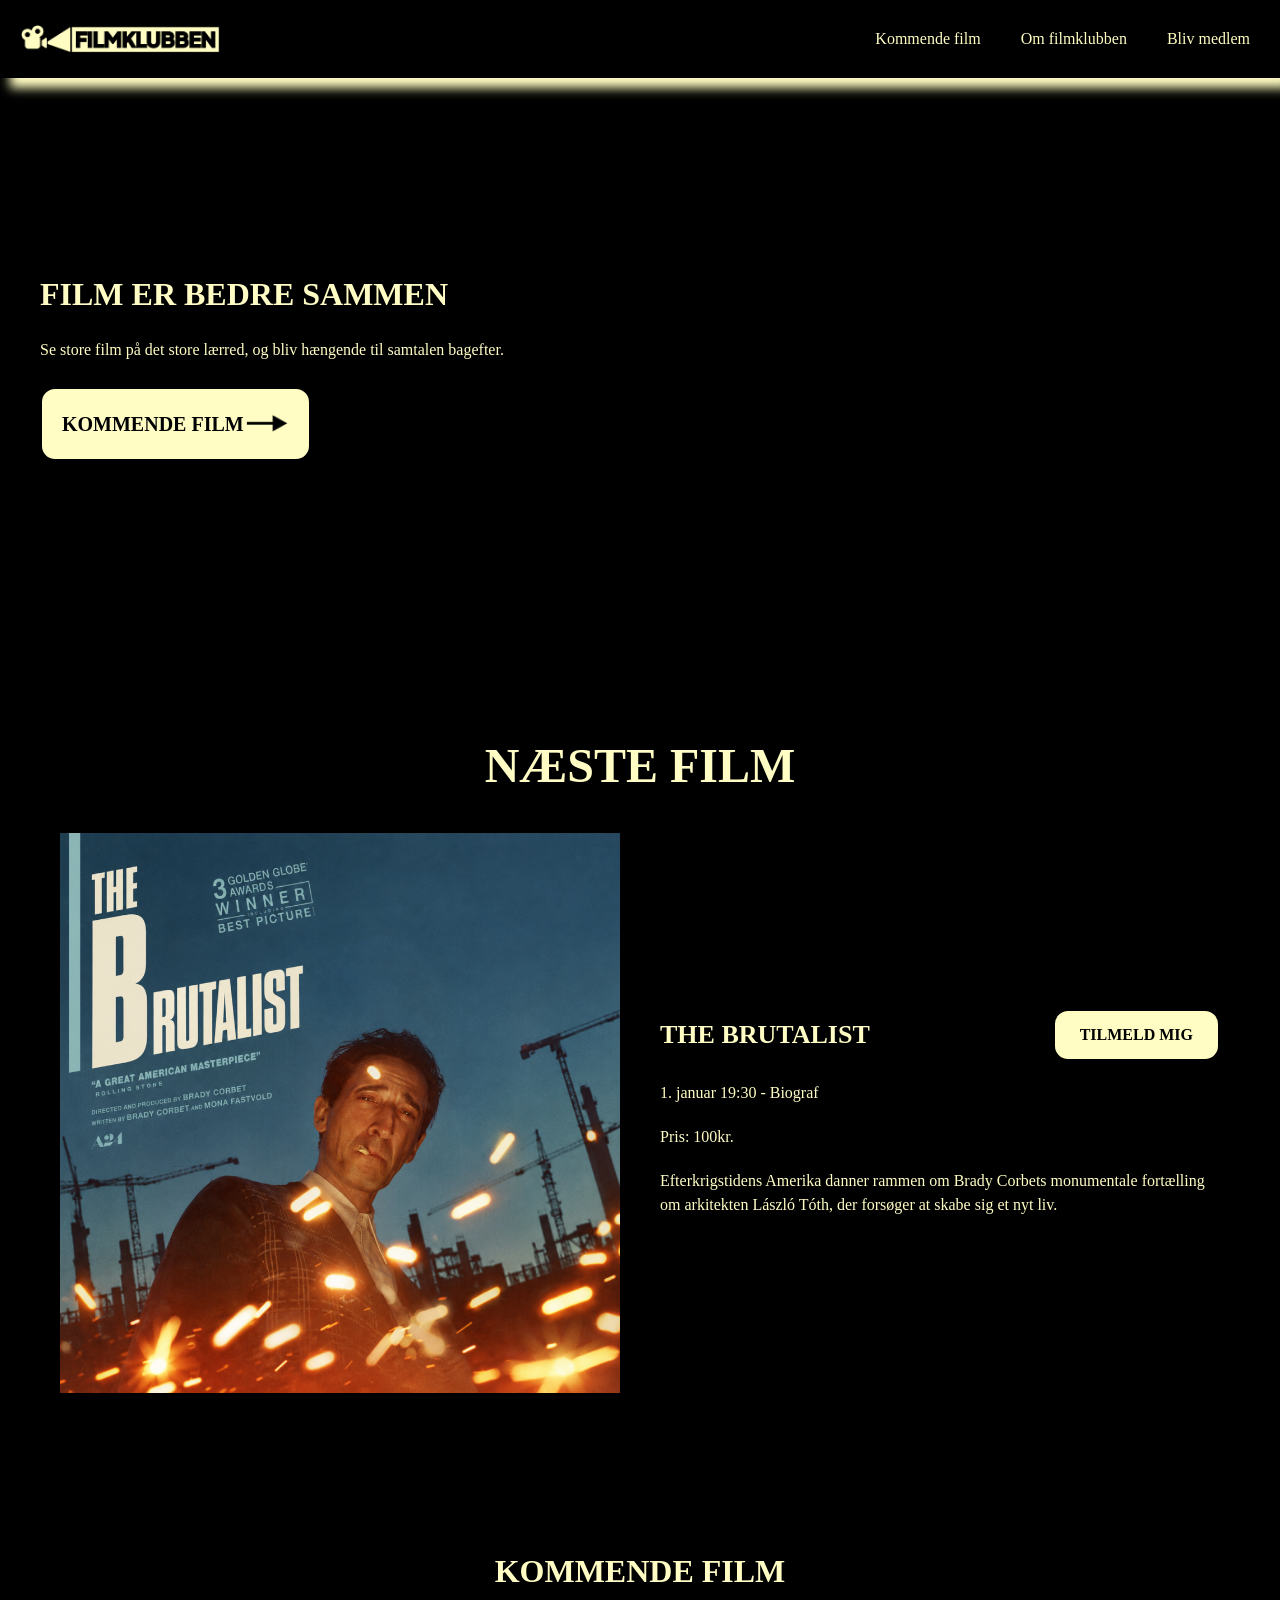
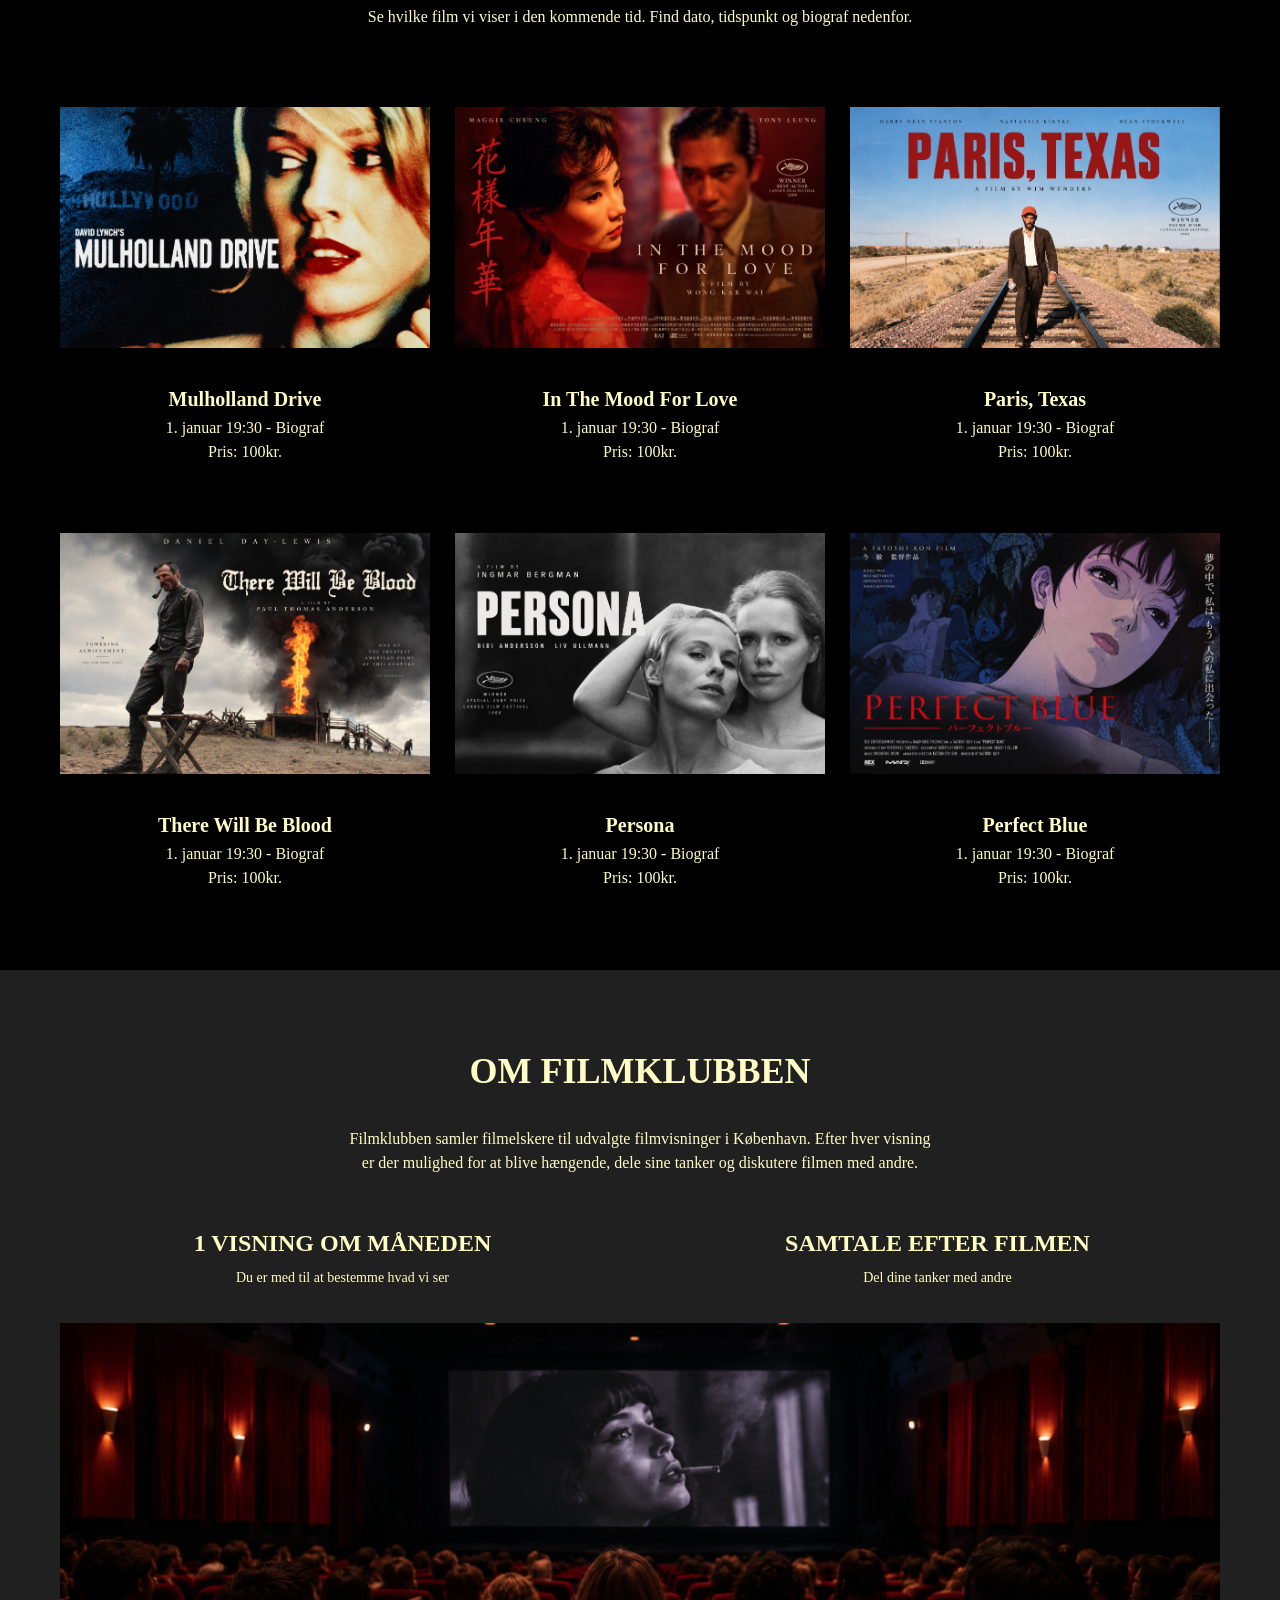
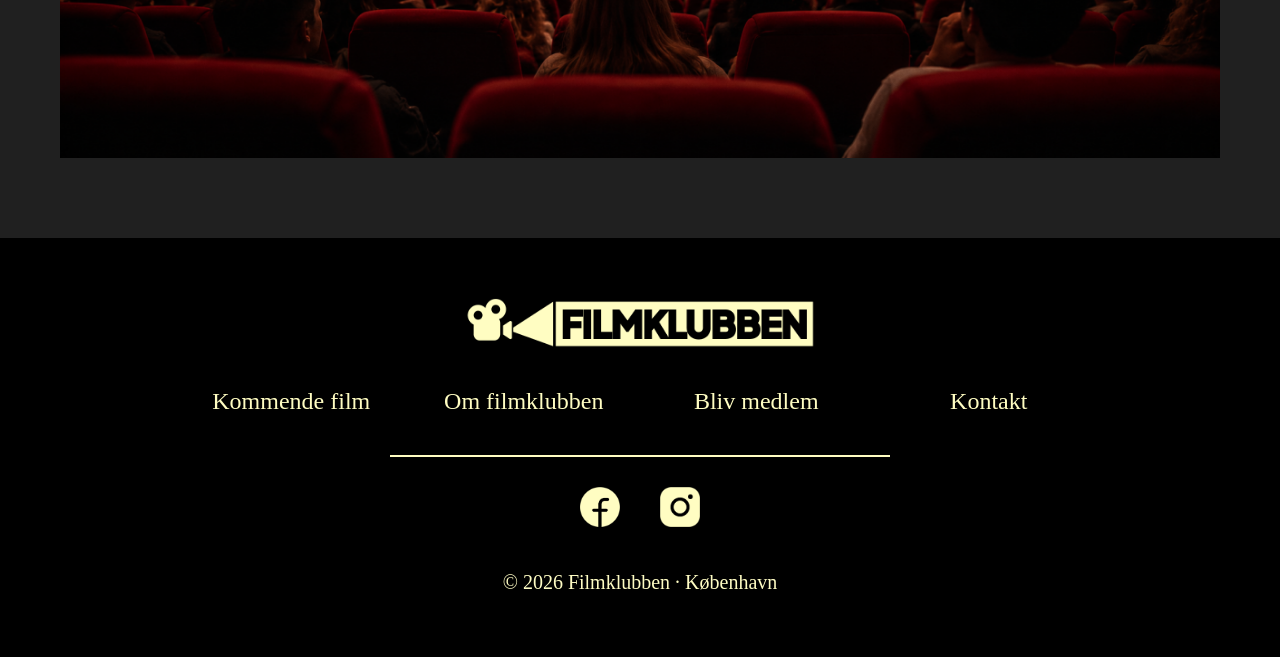
==== commit f35f6fc9: "tilmeld done" ====
--- a/index.html
+++ b/index.html
@@ -4,6 +4,7 @@
 <head>
     <meta charset="UTF-8">
     <meta name="viewport" content="width=device-width, initial-scale=1.0">
+    <meta name="robots" content="noindex, nofollow">
     <title>Forside</title>
     <link rel="stylesheet" href="style.css">
     <link rel="stylesheet" href="layout.css">
@@ -54,17 +55,26 @@
 
         <section class="naeste-film">
             <h2>NÆSTE FILM</h2>
-            <img src="./imgs/forside/mobil/img1_brutalist.webp" alt="the brutalist">
-            <div class="grid_2-1">
-                <h3>THE BRUTALIST</h3>
-                <a href="./tilmeld.html" class="knap">TILMELD MIG</a>
-            </div>
-            <p>1. januar 19:30 - Biograf</p>
-            <p>Pris: 100kr.</p>
-            <p>Efterkrigstidens Amerika danner rammen om Brady Corbets monumentale fortælling om arkitekten László Tóth,
-                der
-                forsøger
-                at skabe sig et nyt liv.</p>
+
+            <div class="naeste-film-indhold">
+                <picture>
+                    <source media="(min-width: 768px)" srcset="./imgs/forside/desktop/1img_brutalist.webp">
+                    <img src="./imgs/forside/mobil/img1_brutalist.webp" alt="The Brutalist">
+                </picture>
+
+                <div class="naeste-film-tekst">
+                    <div class="grid_2-1">
+                        <h3>THE BRUTALIST</h3>
+                        <a href="./tilmeld.html" class="knap">TILMELD MIG</a>
+                    </div>
+
+                    <p>1. januar 19:30 - Biograf</p>
+                    <p>Pris: 100kr.</p>
+                    <p>Efterkrigstidens Amerika danner rammen om Brady Corbets monumentale fortælling om arkitekten
+                        László Tóth,
+                        der forsøger at skabe sig et nyt liv.</p>
+                </div>
+            </div>
         </section>
 
         <section class="kommende-film">
@@ -76,7 +86,10 @@
             <div class="film-grid">
 
                 <div class="grid_1-2">
-                    <img src="./imgs/forside/mobil/img2_mulholland-drive.webp" alt="mulholland drive">
+                    <picture>
+                        <source media="(min-width: 768px)" srcset="./imgs/forside/desktop/2img_mulholland-drive.webp">
+                        <img src="./imgs/forside/mobil/img2_mulholland-drive.webp" alt="Mulholland Drive">
+                    </picture>
                     <div>
                         <h3>Mulholland Drive</h3>
                         <p>1. januar 19:30 - Biograf</p>
@@ -84,7 +97,11 @@
                     </div>
                 </div>
                 <div class="grid_1-2">
-                    <img src="./imgs/forside/mobil/img3_in-the-mood-for-love.webp" alt="in the mood for love">
+                    <picture>
+                        <source media="(min-width: 768px)"
+                            srcset="./imgs/forside/desktop/3img_in-the-mood-for-love.webp">
+                        <img src="./imgs/forside/mobil/img3_in-the-mood-for-love.webp" alt="In the Mood for Love">
+                    </picture>
                     <div>
                         <h3>In The Mood For Love</h3>
                         <p>1. januar 19:30 - Biograf</p>
@@ -92,7 +109,10 @@
                     </div>
                 </div>
                 <div class="grid_1-2">
-                    <img src="./imgs/forside/mobil/img4_paris-texas.webp" alt="Paris, Texas">
+                    <picture>
+                        <source media="(min-width: 768px)" srcset="./imgs/forside/desktop/4img_paris-texas.webp">
+                        <img src="./imgs/forside/mobil/img4_paris-texas.webp" alt="Paris, Texas">
+                    </picture>
                     <div>
                         <h3>Paris, Texas</h3>
                         <p>1. januar 19:30 - Biograf</p>
@@ -100,7 +120,11 @@
                     </div>
                 </div>
                 <div class="grid_1-2">
-                    <img src="./imgs/forside/mobil/img5_there-will-be-blood.webp" alt="There Will Be Blood">
+                    <picture>
+                        <source media="(min-width: 768px)"
+                            srcset="./imgs/forside/desktop/5img_there-will-be-blood.webp">
+                        <img src="./imgs/forside/mobil/img5_there-will-be-blood.webp" alt="There Will Be Blood">
+                    </picture>
                     <div>
                         <h3>There Will Be Blood</h3>
                         <p>1. januar 19:30 - Biograf</p>
@@ -108,7 +132,10 @@
                     </div>
                 </div>
                 <div class="grid_1-2">
-                    <img src="./imgs/forside/mobil/img6_persona.webp" alt="Persona">
+                    <picture>
+                        <source media="(min-width: 768px)" srcset="./imgs/forside/desktop/6img_persona.webp">
+                        <img src="./imgs/forside/mobil/img6_persona.webp" alt="Persona">
+                    </picture>
                     <div>
                         <h3>Persona</h3>
                         <p>1. januar 19:30 - Biograf</p>
@@ -116,7 +143,10 @@
                     </div>
                 </div>
                 <div class="grid_1-2">
-                    <img src="./imgs/forside/mobil/img7_perfect-blue.webp" alt="Perfect Blue">
+                    <picture>
+                        <source media="(min-width: 768px)" srcset="./imgs/forside/desktop/7img_perfect-blue.webp">
+                        <img src="./imgs/forside/mobil/img7_perfect-blue.webp" alt="Perfect Blue">
+                    </picture>
                     <div>
                         <h3>Perfect Blue</h3>
                         <p>1. januar 19:30 - Biograf</p>
--- a/style.css
+++ b/style.css
@@ -4,7 +4,8 @@
   box-sizing: border-box;
 }
 
-/********************** Overall ******************/
+/********************** Overall ******************/ /********************** Overall ******************/
+
 body {
   background-color: black;
   color: #fffdc4;
@@ -67,7 +68,7 @@
   max-width: 600px;
   margin-inline: auto;
 }
-/********************** Menu ******************/
+/********************** Menu ******************/ /********************** Menu ******************/
 header {
   position: sticky;
   top: 0;
@@ -214,7 +215,7 @@
   }
 }
 
-/********************** Footer ******************/
+/********************** Footer ******************/ /********************** Footer ******************/
 footer {
   text-align: center;
   padding: 50px 20px;
@@ -303,7 +304,7 @@
   }
 }
 
-/********************** Forside ******************/
+/********************** Forside ******************/ /********************** Forside ******************/
 .hero {
   position: relative;
   display: grid;
@@ -408,7 +409,7 @@
   margin: 0 0 10px;
 }
 
-.naeste-film > img {
+.naeste-film picture img {
   width: 100%;
   aspect-ratio: 2 / 1;
   object-fit: cover;
@@ -450,8 +451,13 @@
 .kommende-film .grid_1-2 img {
   width: 100%;
   aspect-ratio: 1 / 1;
-  object-fit: cover;
+  object-fit: contain;
   border-radius: 8px;
+}
+
+.kommende-film .grid_1-2 picture {
+  display: block;
+  width: 100%;
 }
 
 /* Filmtitler */
@@ -500,3 +506,248 @@
   min-width: 190px;
   margin-top: 10px;
 }
+
+/* *************** TILMELD FILM *************** */ /* *************** TILMELD FILM *************** */
+.tilmeld-film {
+  padding: 60px 20px;
+}
+
+/* Overskrift */
+.tilmeld-film h2 {
+  text-align: center;
+  margin-bottom: 40px;
+}
+
+/* Billede og tekst */
+.tilmeld-film-grid {
+  display: grid;
+  gap: 20px;
+}
+
+/* Billede */
+.tilmeld-film img {
+  width: 100%;
+  aspect-ratio: 2 / 1;
+  object-fit: cover;
+}
+
+/* Filmens titel */
+.tilmeld-film h3 {
+  margin-bottom: 10px;
+}
+
+/* Filmens oplysninger */
+.tilmeld-film-tekst {
+  display: grid;
+  gap: 15px;
+}
+
+/* *************** TILMELD FORMULAR *************** */
+.tilmeld-formular {
+  padding: 20px;
+}
+
+#billet-form {
+  display: grid;
+  gap: 30px;
+}
+
+/* Fornavn og efternavn */
+.navn-grid {
+  display: grid;
+  grid-template-columns: 1fr 1fr;
+  gap: 20px;
+}
+
+/* Formularfelter */
+.formular-felt {
+  display: grid;
+  gap: 8px;
+}
+
+.formular-felt label {
+  font-size: 16px;
+  font-weight: bold;
+}
+
+.formular-felt input {
+  width: 100%;
+  min-width: 0;
+  padding: 15px;
+  border-radius: 5px;
+  background-color: #fffdc4;
+  font: inherit;
+}
+
+/* Antal billetter */
+.billet-taeller {
+  display: grid;
+  grid-template-columns: repeat(3, 1fr);
+  align-items: center;
+  width: 200px;
+  background-color: #fffdc4;
+  border-radius: 5px;
+  overflow: hidden;
+}
+
+.billet-taeller button {
+  border: none;
+  background: transparent;
+  color: black;
+  font-size: 20px;
+  font-weight: bold;
+  padding: 15px;
+  cursor: pointer;
+}
+
+.billet-taeller output {
+  color: black;
+  text-align: center;
+  font-weight: bold;
+}
+
+/* *************** SÆDEVALG *************** */
+.saedevalg {
+  display: grid;
+  gap: 30px;
+}
+
+.saedevalg h3 {
+  font-size: 16px;
+}
+
+.laerred {
+  text-align: center;
+  border-bottom: 2px solid #fffdc4;
+  padding-bottom: 15px;
+}
+
+/* Sæder */
+.saede-grid {
+  display: grid;
+  grid-template-columns:
+    repeat(6, minmax(0, 1fr))
+    30px
+    repeat(4, minmax(0, 1fr))
+    30px
+    repeat(6, minmax(0, 1fr));
+
+  gap: 10px;
+}
+
+.saede-grid .saede:nth-child(16n + 7) {
+  grid-column: 8;
+}
+
+.saede-grid .saede:nth-child(16n + 11) {
+  grid-column: 13;
+}
+
+.saede {
+  aspect-ratio: 1 / 1;
+  border: none;
+  border-radius: 5px;
+}
+
+/* Ledigt */
+.saede.ledig {
+  background-color: #fffdc4;
+  cursor: pointer;
+}
+
+/* Optaget */
+.saede.optaget {
+  background-color: red;
+  cursor: not-allowed;
+}
+
+/* Valgt */
+.saede.valgt {
+  background-color: #268bff;
+  cursor: pointer;
+}
+
+/* Hover på ledige sæder */
+.saede-grid .saede.ledig:hover {
+  background-color: #268bff;
+}
+
+/* Forklaring */
+.saede-forklaring {
+  display: flex;
+  justify-content: space-between;
+  gap: 10px;
+  align-items: center;
+}
+
+.saede-forklaring > div {
+  display: flex;
+  align-items: center;
+  gap: 6px;
+}
+
+.saede-forklaring .saede {
+  width: 20px;
+  height: 20px;
+  flex-shrink: 0;
+}
+
+/* *************** PRIVATLIV *************** */
+.privatliv {
+  display: grid;
+  gap: 20px;
+  margin-top: 60px;
+}
+
+.switch {
+  position: relative;
+  display: inline-block;
+  width: 60px;
+  height: 34px;
+}
+
+.switch input {
+  opacity: 0;
+  width: 0;
+  height: 0;
+}
+
+.switch-slider {
+  position: absolute;
+  inset: 0;
+  background-color: #fffdc4;
+  border-radius: 34px;
+  cursor: pointer;
+}
+
+.switch-slider::before {
+  content: "";
+  position: absolute;
+  width: 26px;
+  height: 26px;
+  left: 4px;
+  bottom: 4px;
+  background-color: white;
+  border-radius: 50%;
+  transition: 0.3s;
+}
+
+.switch input:checked + .switch-slider {
+  background-color: #268bff;
+}
+
+.switch input:checked + .switch-slider::before {
+  transform: translateX(26px);
+}
+
+.switch input:focus-visible + .switch-slider {
+  outline: 3px solid #268bff;
+  outline-offset: 3px;
+}
+
+/* *************** BETALINGSKNAP *************** */
+.betalingsknap {
+  width: 100%;
+  cursor: pointer;
+  margin-top: 40px;
+}
--- a/layout.css
+++ b/layout.css
@@ -12,7 +12,7 @@
   gap: 15px;
 }
 
-/************    Forside     **************/
+/************    Forside     **************/ /************    Forside     **************/ /************    Forside     **************/
 @media (min-width: 768px) {
   .hero {
     grid-template-columns: 1fr 1fr;
@@ -38,13 +38,31 @@
     gap: 30px;
   }
 
-  .naeste-film > img {
-    max-width: 1000px;
-    justify-self: center;
-  }
-
   .naeste-film h2 {
     font-size: 48px;
+  }
+
+  .naeste-film-indhold {
+    display: grid;
+    grid-template-columns: 1fr 1fr;
+    gap: 40px;
+    align-items: center;
+  }
+
+  .naeste-film picture {
+    width: 100%;
+  }
+
+  .naeste-film picture img {
+    width: 100%;
+    aspect-ratio: 1 / 1;
+    object-fit: cover;
+  }
+
+  .naeste-film-tekst {
+    display: grid;
+    gap: 20px;
+    align-content: center;
   }
 }
 
@@ -138,7 +156,57 @@
   }
 }
 
-/************    Footer     **************/
+/* *************** TILMELD FILM - DESKTOP *************** */ /* *************** TILMELD FILM - DESKTOP *************** */
+
+@media (min-width: 768px) {
+  .tilmeld-film {
+    padding: 80px 60px;
+  }
+
+  .tilmeld-film-grid {
+    grid-template-columns: 1fr 1fr;
+    gap: 40px;
+    align-items: center;
+  }
+
+  .tilmeld-film-grid img {
+    aspect-ratio: 1 / 1;
+  }
+}
+
+/* *************** TILMELD FORMULAR - DESKTOP *************** */
+
+@media (min-width: 768px) {
+  .tilmeld-formular {
+    max-width: 800px;
+    margin-inline: auto;
+    padding: 60px 20px;
+  }
+}
+
+/* *************** SÆDEVALG DESKTOP *************** */
+
+@media (min-width: 768px) {
+  .saedevalg {
+    max-width: 800px;
+    margin-inline: auto;
+  }
+
+  .saede-grid {
+    gap: 10px;
+  }
+
+  .saede-forklaring {
+    justify-content: center;
+    gap: 40px;
+  }
+
+  .privatliv {
+    grid-template-columns: auto 1fr;
+    align-items: center;
+  }
+}
+/************    Footer     **************/ /************    Footer     **************/ /************    Footer     **************/
 footer .grid_1-1 {
   display: grid;
   grid-template-columns: 1fr 1fr;
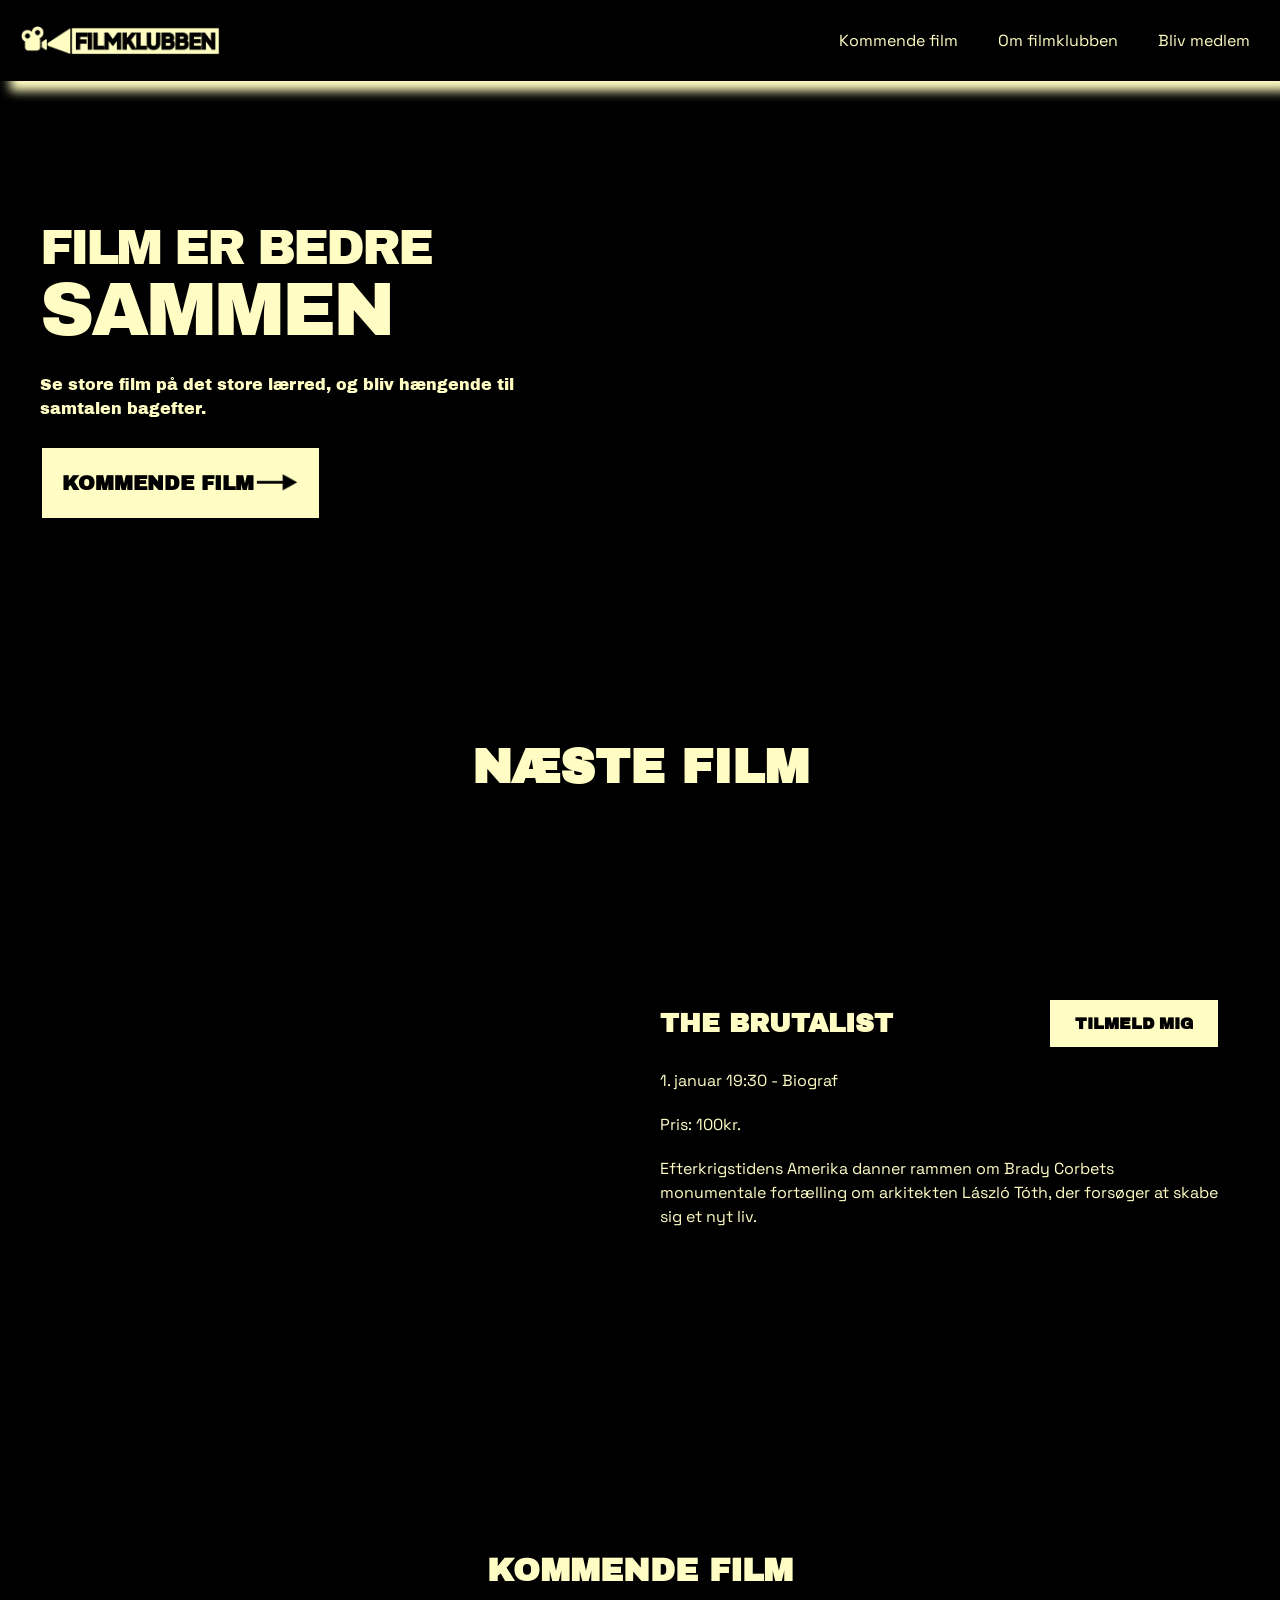
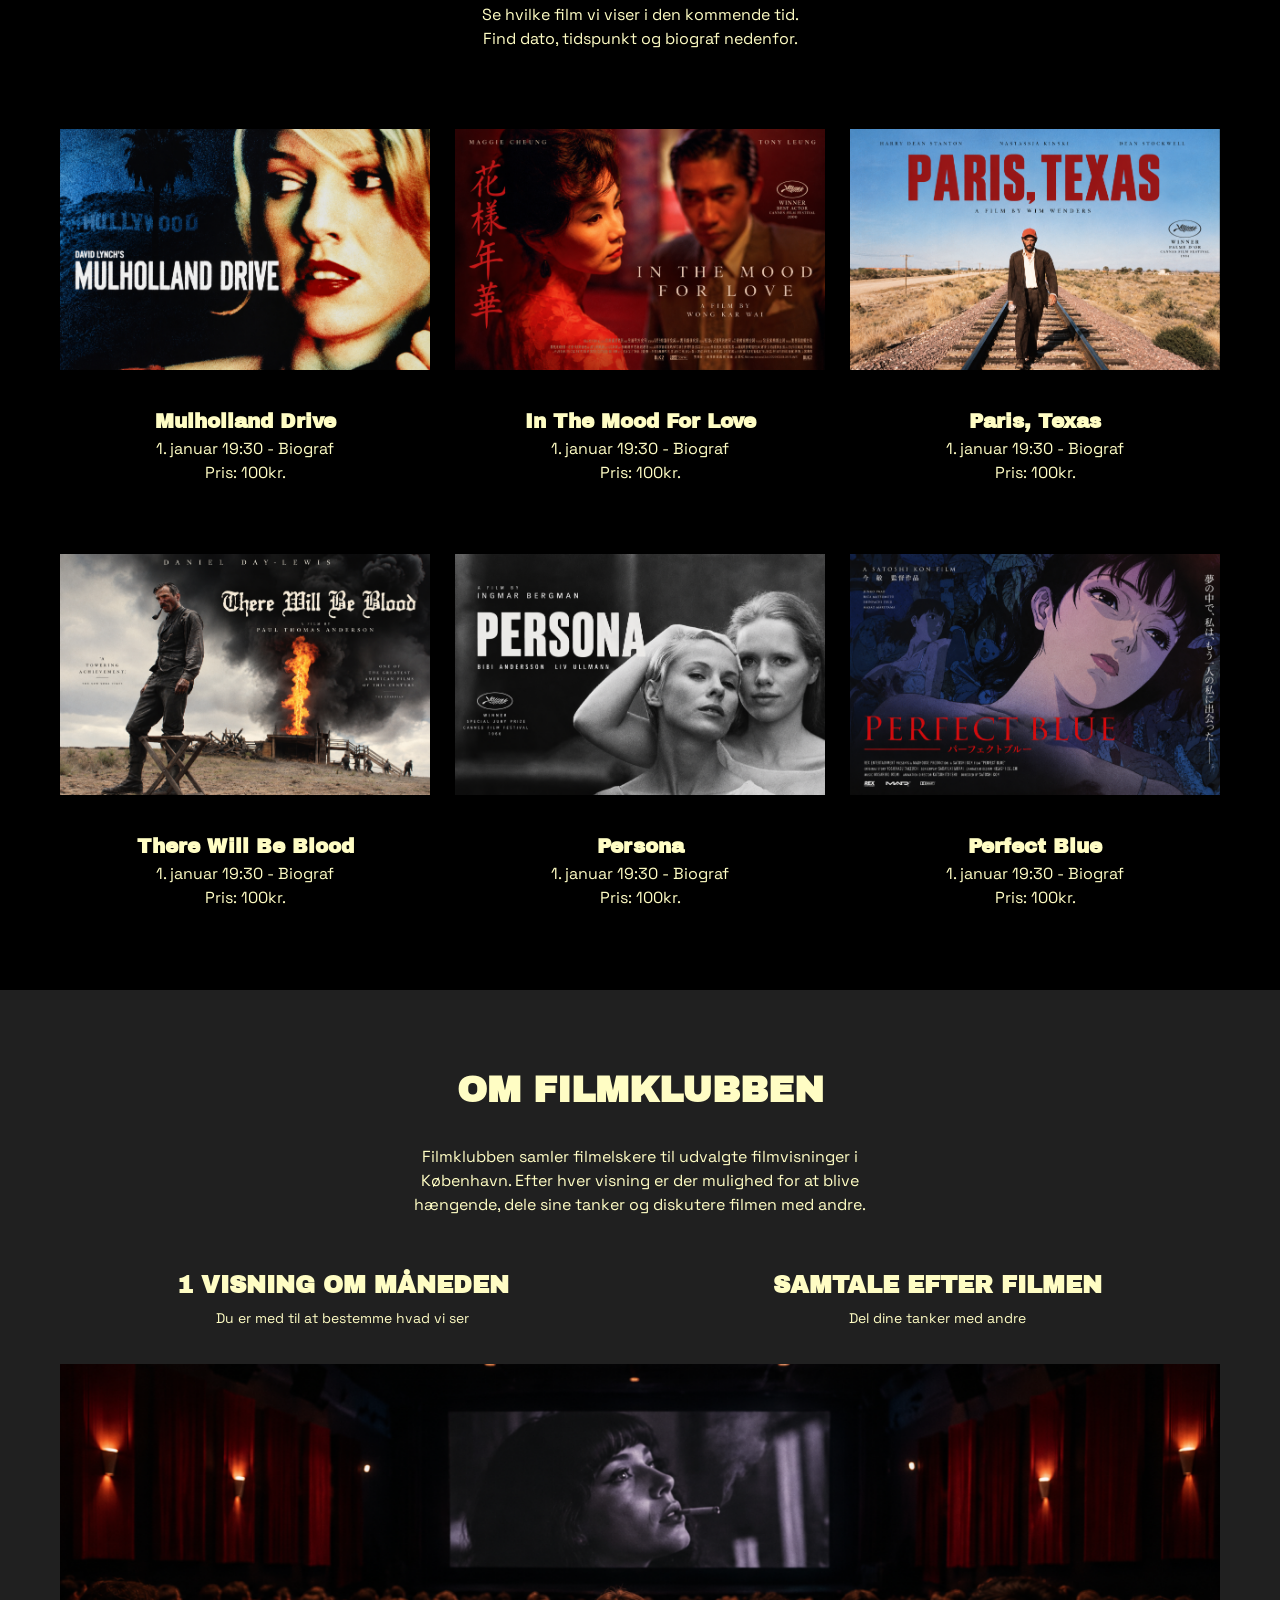
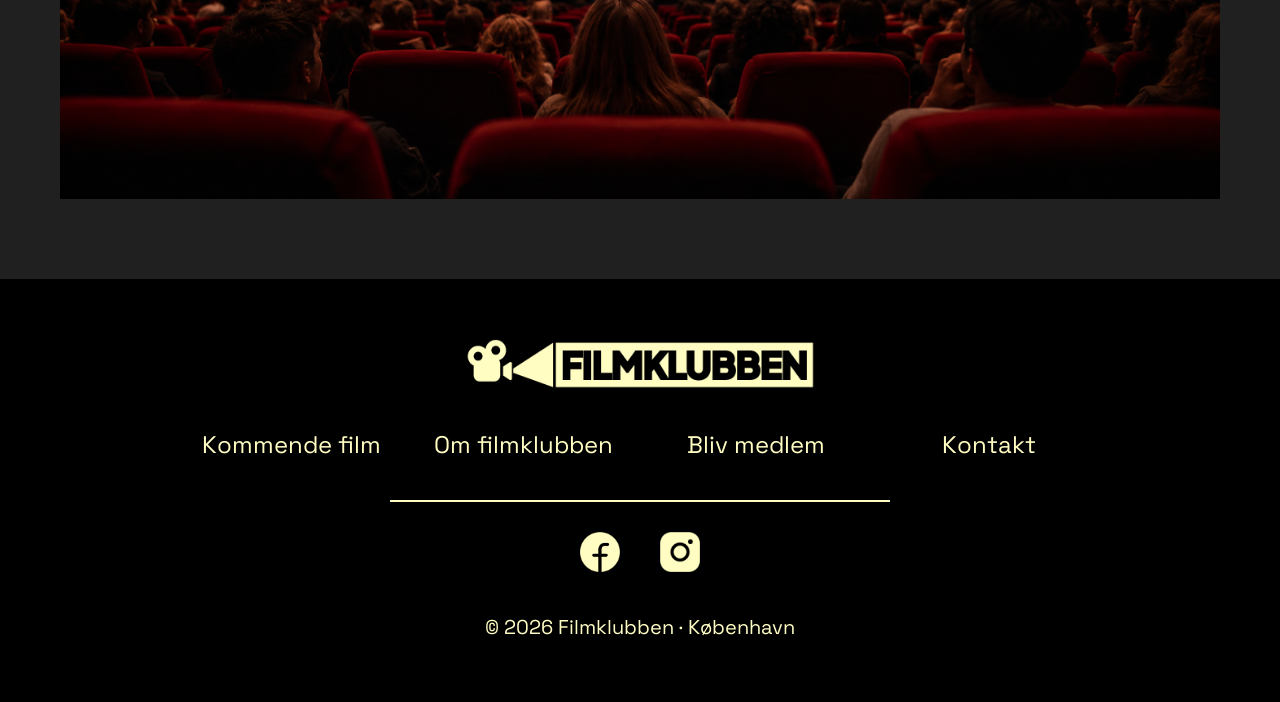
==== commit 3529d754: "fonte og styling" ====
--- a/index.html
+++ b/index.html
@@ -11,6 +11,12 @@
     <link rel="icon" href="./iconer/faviconet.png" type="image/x-icon">
     <meta name="description"
         content="Filmklubben samler filmelskere i København til fælles filmvisninger og samtaler om film. Se kommende film og tilmeld dig næste visning.">
+
+    <link rel="preconnect" href="https://fonts.googleapis.com">
+    <link rel="preconnect" href="https://fonts.gstatic.com" crossorigin>
+    <link
+        href="https://fonts.googleapis.com/css2?family=Archivo+Black&family=Space+Grotesk:wght@400;500;600;700&display=swap"
+        rel="stylesheet">
 </head>
 
 <body>
@@ -42,7 +48,10 @@
             </video>
 
             <div class="hero-content">
-                <h1>FILM ER BEDRE SAMMEN</h1>
+                <h1 class="film-overskrift">
+                    <span>FILM ER BEDRE</span>
+                    <span>SAMMEN</span>
+                </h1>
                 <p>Se store film på det store lærred, og bliv hængende til samtalen bagefter.</p>
                 <a href="./kommende_film.html" class="film-knap">
                     <div class="film-knap-content">
--- a/style.css
+++ b/style.css
@@ -9,6 +9,7 @@
 body {
   background-color: black;
   color: #fffdc4;
+  font-family: "Space Grotesk", sans-serif;
 }
 
 /* GENERELLE ELEMENTER */
@@ -17,6 +18,12 @@
   max-width: 100%;
   height: auto;
 }
+h1,
+h2,
+h3 {
+  font-family: "Archivo Black", sans-serif;
+  font-weight: 400;
+}
 
 h2 {
   font-size: 32px;
@@ -43,9 +50,10 @@
 
   background-color: #fffdc4;
   color: black;
+  font-family: "Archivo Black", sans-serif;
+  font-weight: 400;
 
   border: 2px solid black;
-  border-radius: 15px;
 
   font-size: 16px;
   font-weight: bold;
@@ -344,8 +352,26 @@
 
 .hero-content p {
   text-wrap: pretty;
-}
-
+  font-family: "Archivo Black", sans-serif;
+  font-weight: 400;
+}
+
+.film-overskrift {
+  font-family: "Archivo Black", sans-serif;
+  font-size: clamp(24px, 6vw, 50px);
+  font-weight: 400;
+  line-height: 1;
+  letter-spacing: -0.06em;
+  white-space: nowrap;
+}
+
+.film-overskrift span {
+  display: block;
+}
+
+.film-overskrift span:last-child {
+  font-size: 1.5em;
+}
 /********************** Knap i hero ******************/
 .film-knap {
   display: block;
@@ -360,7 +386,6 @@
   align-items: center;
 
   background-color: #fffdc4;
-  border-radius: 15px;
   padding: 20px;
 
   border: 2px solid black;
@@ -516,6 +541,7 @@
 .tilmeld-film h2 {
   text-align: center;
   margin-bottom: 40px;
+  font-size: 50px;
 }
 
 /* Billede og tekst */
@@ -574,7 +600,6 @@
   width: 100%;
   min-width: 0;
   padding: 15px;
-  border-radius: 5px;
   background-color: #fffdc4;
   font: inherit;
 }
@@ -586,7 +611,6 @@
   align-items: center;
   width: 200px;
   background-color: #fffdc4;
-  border-radius: 5px;
   overflow: hidden;
 }
 
@@ -646,7 +670,6 @@
 .saede {
   aspect-ratio: 1 / 1;
   border: none;
-  border-radius: 5px;
 }
 
 /* Ledigt */
@@ -727,7 +750,7 @@
   height: 26px;
   left: 4px;
   bottom: 4px;
-  background-color: white;
+  background-color: black;
   border-radius: 50%;
   transition: 0.3s;
 }
@@ -751,3 +774,174 @@
   cursor: pointer;
   margin-top: 40px;
 }
+
+/* *************** KOMMENDE FILM *************** */ /* *************** KOMMENDE FILM *************** */
+/* *************** FILM FILTER *************** */
+.film-filter {
+  padding: 60px 20px 30px;
+  border-bottom: 2px solid #fffdc4;
+}
+
+/* Overskrift */
+.film-filter h1 {
+  font-size: 50px;
+  margin-bottom: 15px;
+}
+
+/* Beskrivelse */
+.film-filter > p {
+  font-size: 18px;
+  margin-bottom: 60px;
+}
+
+/* Filterknapper */
+.filter-menu {
+  margin-top: 60px;
+}
+
+.filter-mobil {
+  display: grid;
+  grid-template-columns: 1fr 1fr;
+  align-items: center;
+  gap: 20px;
+}
+
+.filter-desktop {
+  display: none;
+}
+
+.filter-desktop button.aktiv {
+  border-color: #fffdc4;
+}
+
+.filter-menu button {
+  font-family: inherit;
+  font-size: 18px;
+  font-weight: bold;
+  color: #fffdc4;
+  background: transparent;
+  cursor: pointer;
+}
+
+/* ALLE-knap */
+.filter-alle {
+  justify-self: start;
+  padding: 12px 20px;
+  border: 3px solid transparent;
+}
+
+.filter-alle.aktiv {
+  border-color: #fffdc4;
+}
+
+/* Genre dropdown */
+.genre-menu {
+  position: relative;
+  justify-self: end;
+}
+
+.genre-knap {
+  display: flex;
+  align-items: center;
+  gap: 15px;
+  border: none;
+  padding: 12px 0;
+}
+
+/* Dropdown indhold */
+.genre-liste {
+  position: absolute;
+  top: 100%;
+  right: 0;
+  min-width: 160px;
+  background-color: black;
+  border: 2px solid #fffdc4;
+  z-index: 10;
+}
+
+.genre-liste[hidden] {
+  display: none;
+}
+
+.genre-liste button {
+  display: block;
+  width: 100%;
+  padding: 12px;
+  border: none;
+  text-align: left;
+}
+
+.genre-liste button:hover {
+  background-color: #fffdc4;
+  color: black;
+}
+
+/* *************** FILM OVERSIGT *************** */
+.film-oversigt {
+  padding: 40px 20px 60px;
+}
+
+/* Container med filmkort */
+.film-kort-grid {
+  display: grid;
+  grid-template-columns: 1fr;
+  gap: 30px;
+}
+
+/* Hvert filmkort */
+.film-kort {
+  display: flex;
+  flex-direction: column;
+  border: 2px solid #fffdc4;
+}
+
+/* Filmbilleder */
+.film-kort img {
+  display: block;
+  width: 100%;
+}
+
+/* Tekstindhold */
+.film-kort-indhold {
+  display: flex;
+  flex-direction: column;
+  gap: 8px;
+  padding: 15px;
+  flex: 1;
+}
+
+/* Dato og pris */
+.film-dato,
+.film-pris {
+  font-size: 12px;
+}
+
+/* Filmtitel */
+.film-kort h2 {
+  font-size: 22px;
+}
+
+/* Instruktør og spilletid */
+.film-detaljer {
+  font-size: 14px;
+}
+
+/* Læs mere-knap */
+.film-laes-mere {
+  display: block;
+  margin-top: auto;
+  padding: 12px;
+  border: 2px solid #fffdc4;
+  color: #fffdc4;
+  text-align: center;
+  text-decoration: none;
+  font-size: 14px;
+  transition: 0.3s ease;
+  font-family: "Archivo Black", sans-serif;
+  font-weight: 400;
+}
+
+.film-laes-mere:hover {
+  background-color: #fffdc4;
+  color: black;
+}
--- a/layout.css
+++ b/layout.css
@@ -102,6 +102,10 @@
   .kommende-film .grid_1-2 p:first-of-type::before {
     content: none;
   }
+
+  .film-filter .film-overskrift {
+    font-size: clamp(50px, 6vw, 110px);
+  }
 }
 
 /* *************** OM FILMKLUBBEN - DESKTOP *************** */
@@ -206,6 +210,57 @@
     align-items: center;
   }
 }
+/* *************** KOMMENDE FILM *************** */ /* *************** KOMMENDE FILM *************** */
+/* *************** FILM FILTER DESKTOP *************** */
+
+@media (min-width: 768px) {
+  .film-filter {
+    padding: 80px 60px 40px;
+  }
+
+  .film-filter h1 {
+    font-size: 48px;
+  }
+
+  .film-filter > p {
+    font-size: 22px;
+    margin-bottom: 60px;
+  }
+  .filter-mobil {
+    display: none;
+  }
+
+  .filter-desktop {
+    display: flex;
+    align-items: center;
+    flex-wrap: wrap;
+    gap: 25px;
+  }
+
+  .filter-desktop button {
+    padding: 12px 15px;
+    border: 2px solid transparent;
+    font-size: 16px;
+    transition: 0.3s ease;
+  }
+
+  .filter-desktop button:hover {
+    border-color: #fffdc4;
+  }
+}
+
+/* *************** FILM OVERSIGT DESKTOP *************** */
+
+@media (min-width: 768px) {
+  .film-oversigt {
+    padding: 60px;
+  }
+
+  .film-kort-grid {
+    grid-template-columns: repeat(4, minmax(0, 1fr));
+    gap: 25px;
+  }
+}
 /************    Footer     **************/ /************    Footer     **************/ /************    Footer     **************/
 footer .grid_1-1 {
   display: grid;
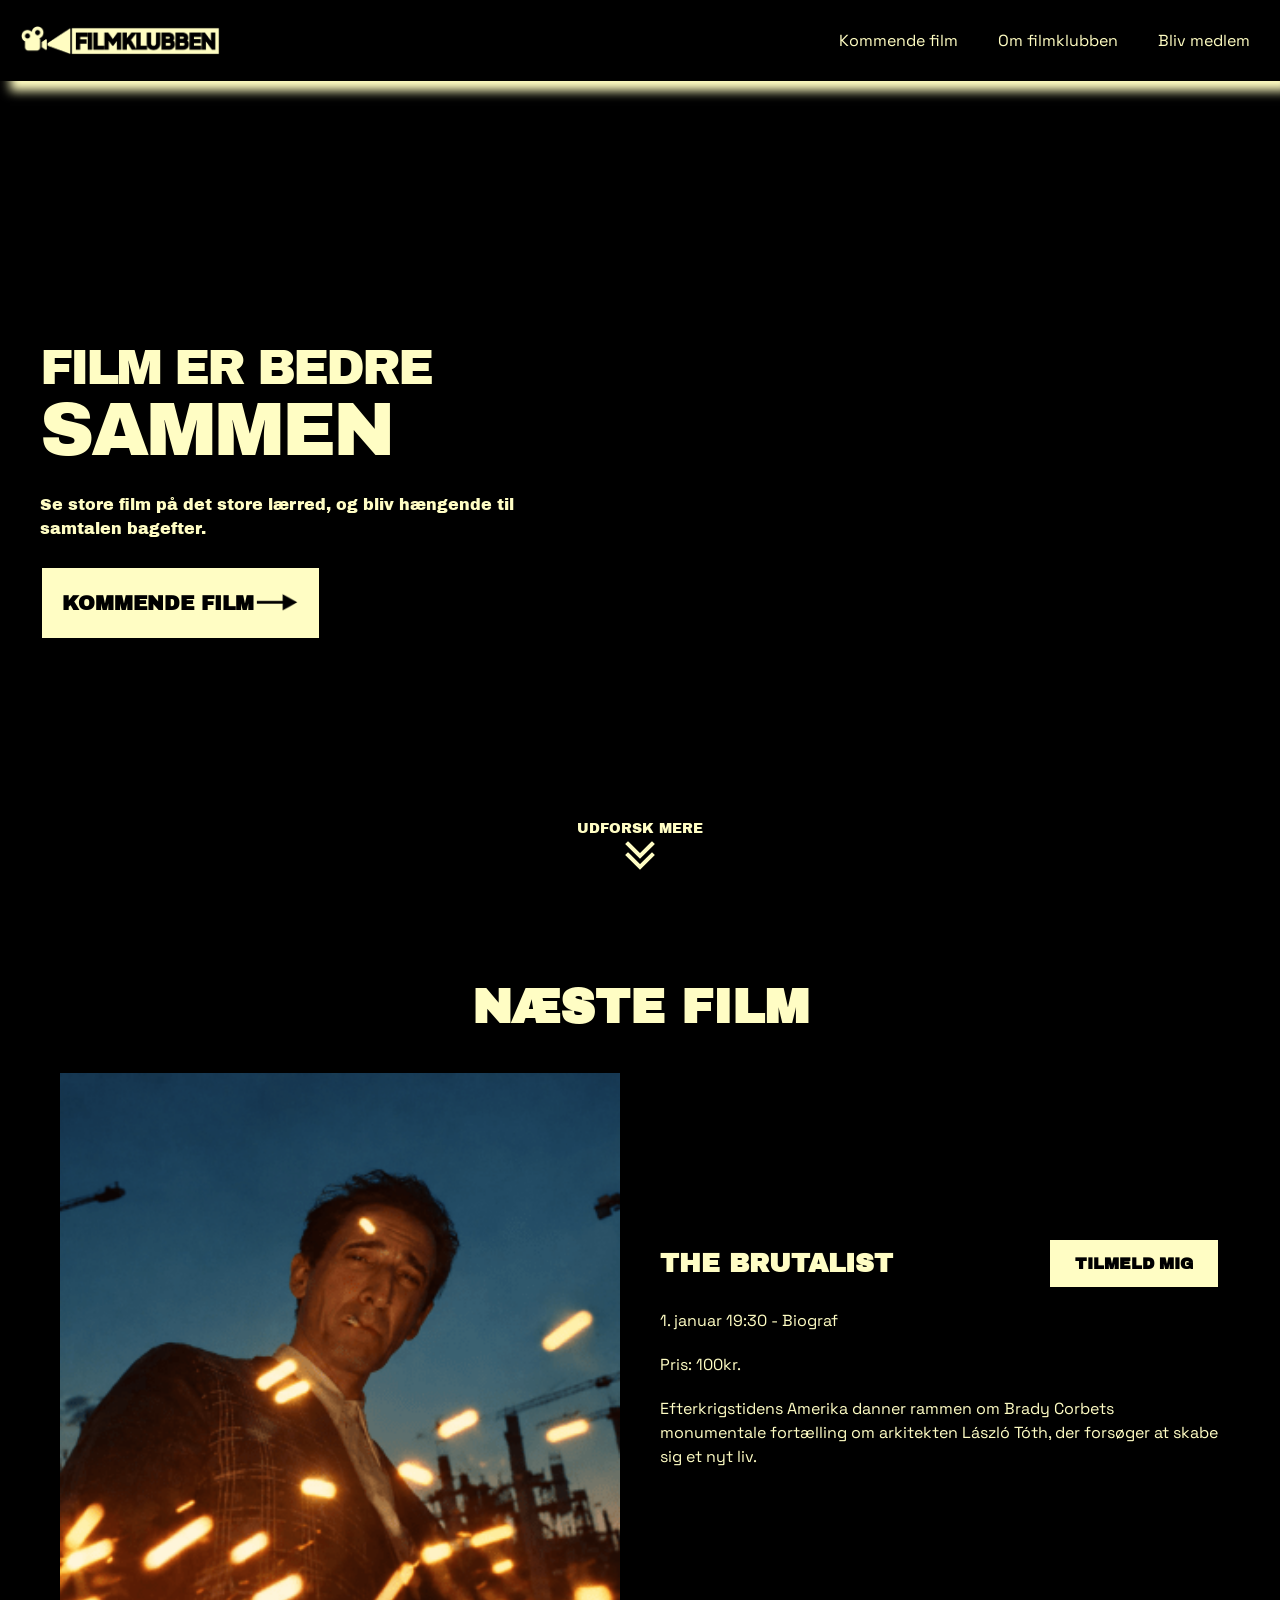
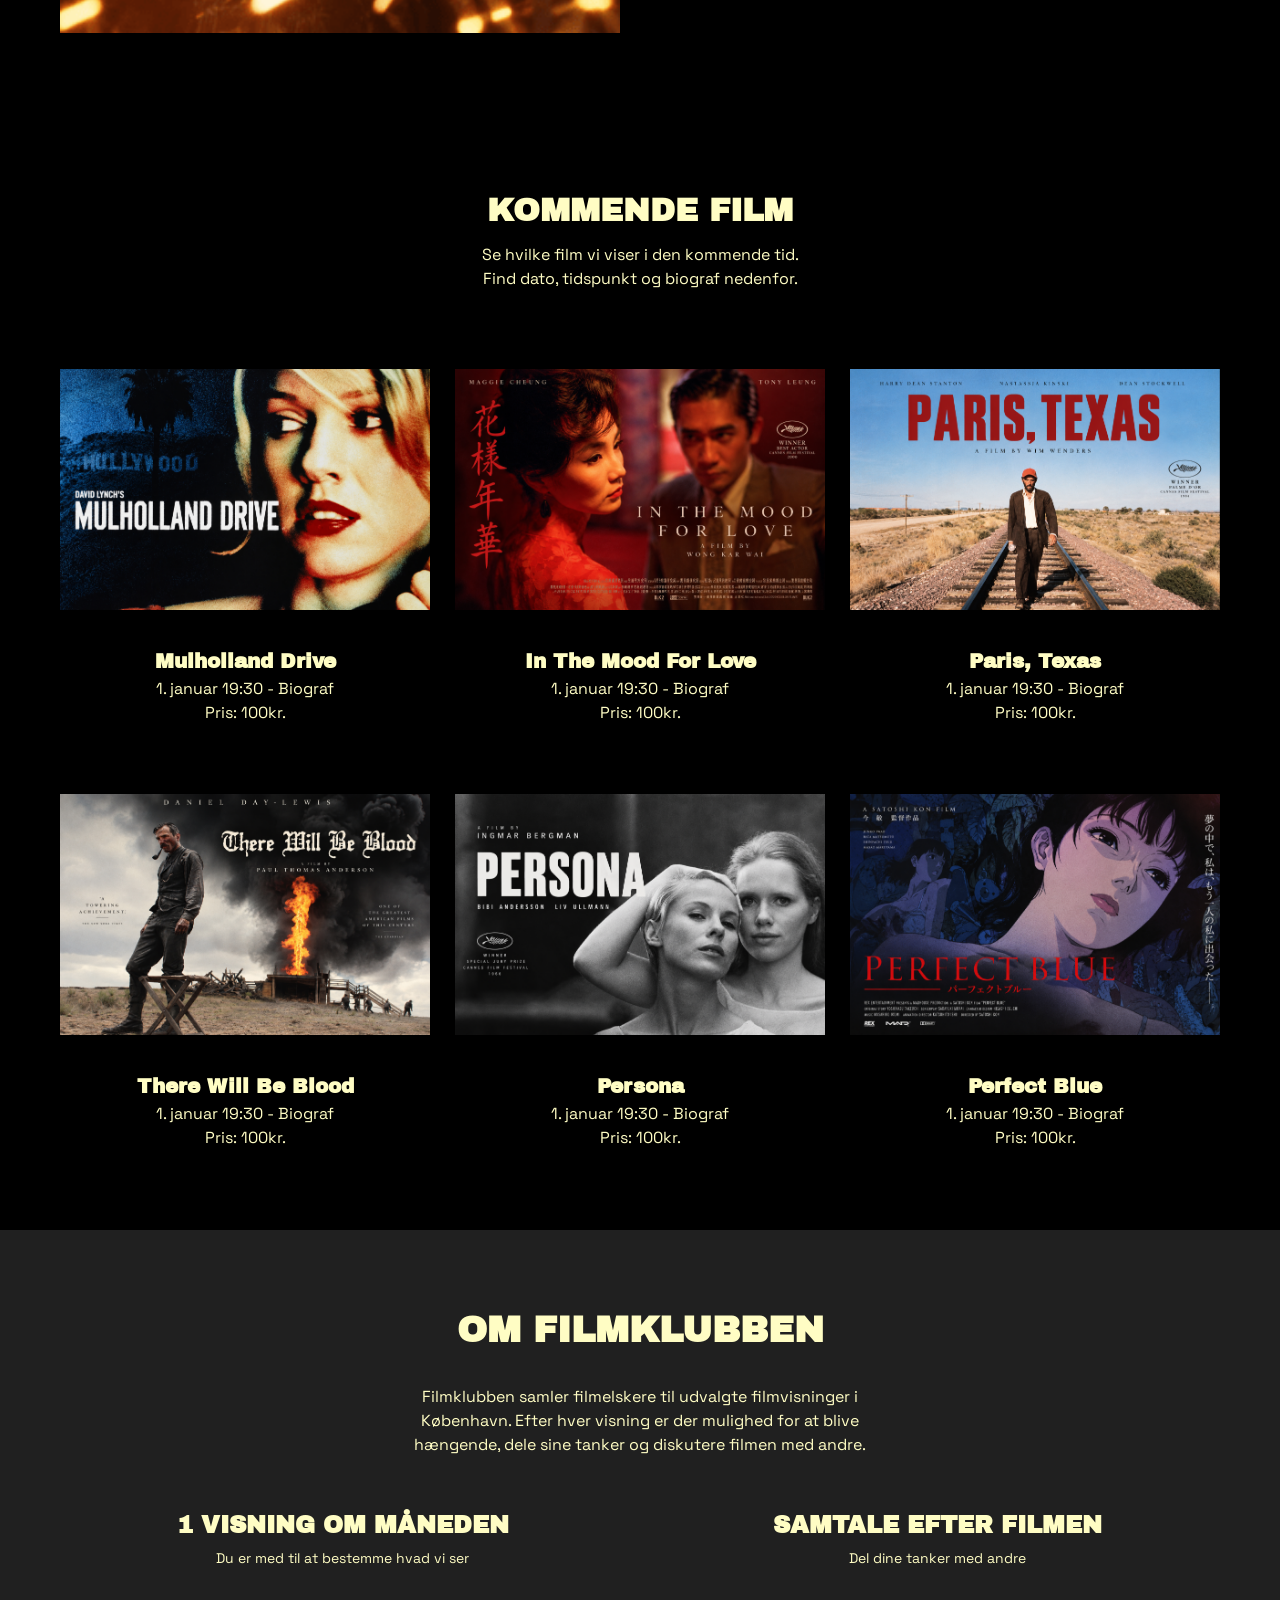
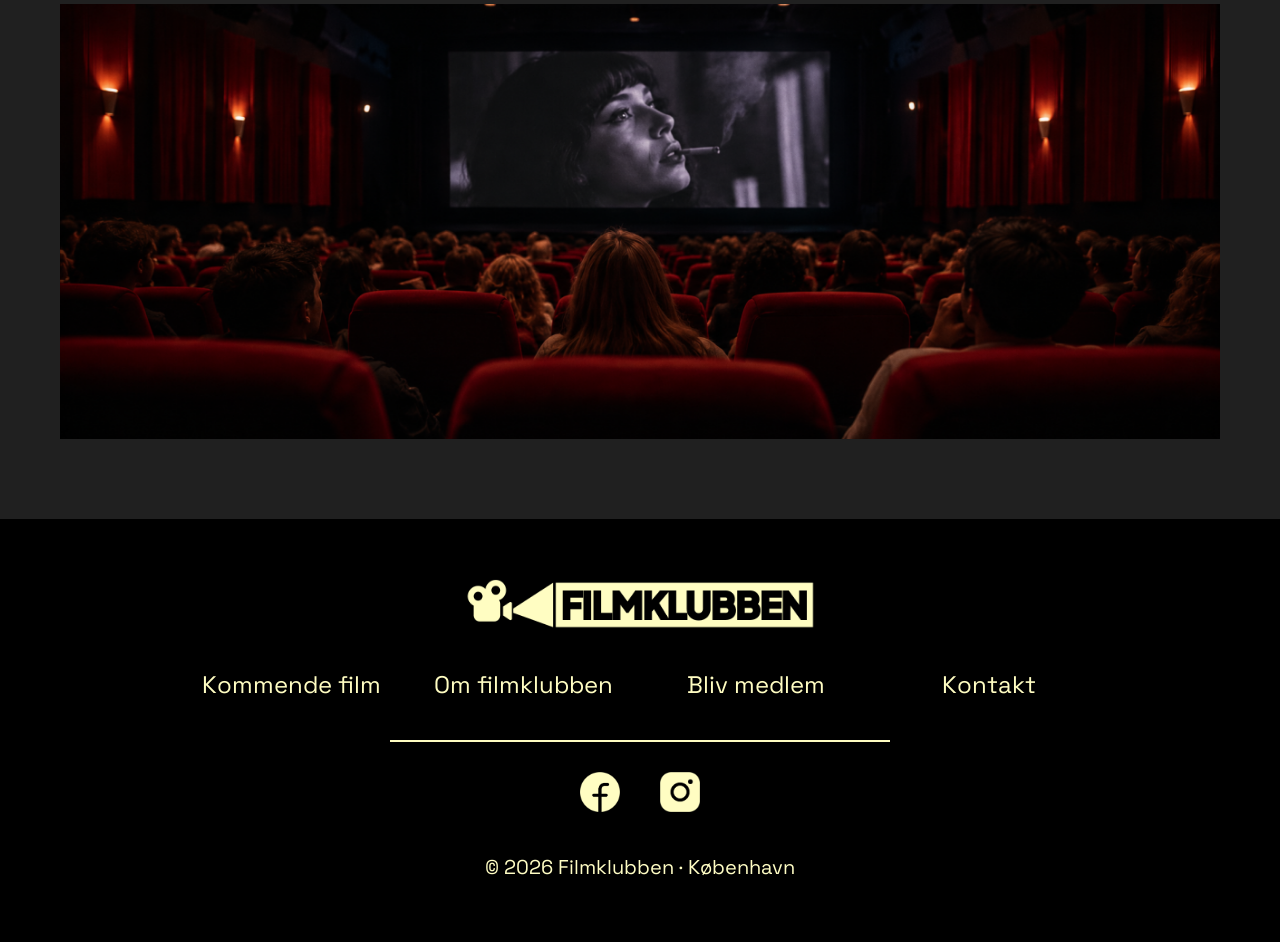
==== commit 008424b2: "Udforsk mere og hero optimering" ====
--- a/index.html
+++ b/index.html
@@ -60,6 +60,14 @@
                     </div>
                 </a>
             </div>
+
+            <div class="scroll-indikator">
+                <span>UDFORSK MERE</span>
+                <svg width="32" height="34" viewBox="0 0 32 34" fill="none" aria-hidden="true">
+                    <path d="M4 8 L16 20 L28 8 M4 19 L16 31 L28 19" stroke="currentColor" stroke-width="4"
+                        stroke-linecap="square" />
+                </svg>
+            </div>
         </div>
 
         <section class="naeste-film">
--- a/style.css
+++ b/style.css
@@ -319,8 +319,7 @@
   grid-template-columns: 1fr;
   place-items: center;
   width: 100%;
-  min-height: calc(100dvh - 80px);
-  min-height: 450px;
+  height: calc(100dvh - 120px);
   overflow: hidden;
 }
 
@@ -372,6 +371,14 @@
 .film-overskrift span:last-child {
   font-size: 1.5em;
 }
+
+.scroll-indikator {
+  position: absolute;
+  bottom: 25px;
+  left: 50%;
+  transform: translateX(-50%);
+  z-index: 3;
+}
 /********************** Knap i hero ******************/
 .film-knap {
   display: block;
@@ -444,6 +451,34 @@
   justify-self: end;
 }
 
+/* SCROLL INDIKATOR */
+
+.scroll-indikator {
+  position: fixed;
+  bottom: 30px;
+  left: 50%;
+  transform: translateX(-50%);
+  z-index: 100;
+
+  display: flex;
+  flex-direction: column;
+  align-items: center;
+  gap: 0;
+
+  color: #fffdc4;
+  font-family: "Archivo Black", sans-serif;
+  font-size: 14px;
+  white-space: nowrap;
+  pointer-events: none;
+}
+
+.scroll-pil {
+  font-family: Arial, sans-serif;
+  font-size: 40px;
+  line-height: 0.5;
+  letter-spacing: -4px;
+  transform: rotate(90deg);
+}
 /* **************** KOMMENDE FILM **************** */
 .kommende-film {
   padding: 60px 20px;
--- a/layout.css
+++ b/layout.css
@@ -16,7 +16,7 @@
 @media (min-width: 768px) {
   .hero {
     grid-template-columns: 1fr 1fr;
-    min-height: 580px;
+    min-height: calc(100dvh - 80px);
     place-items: center left;
   }
 
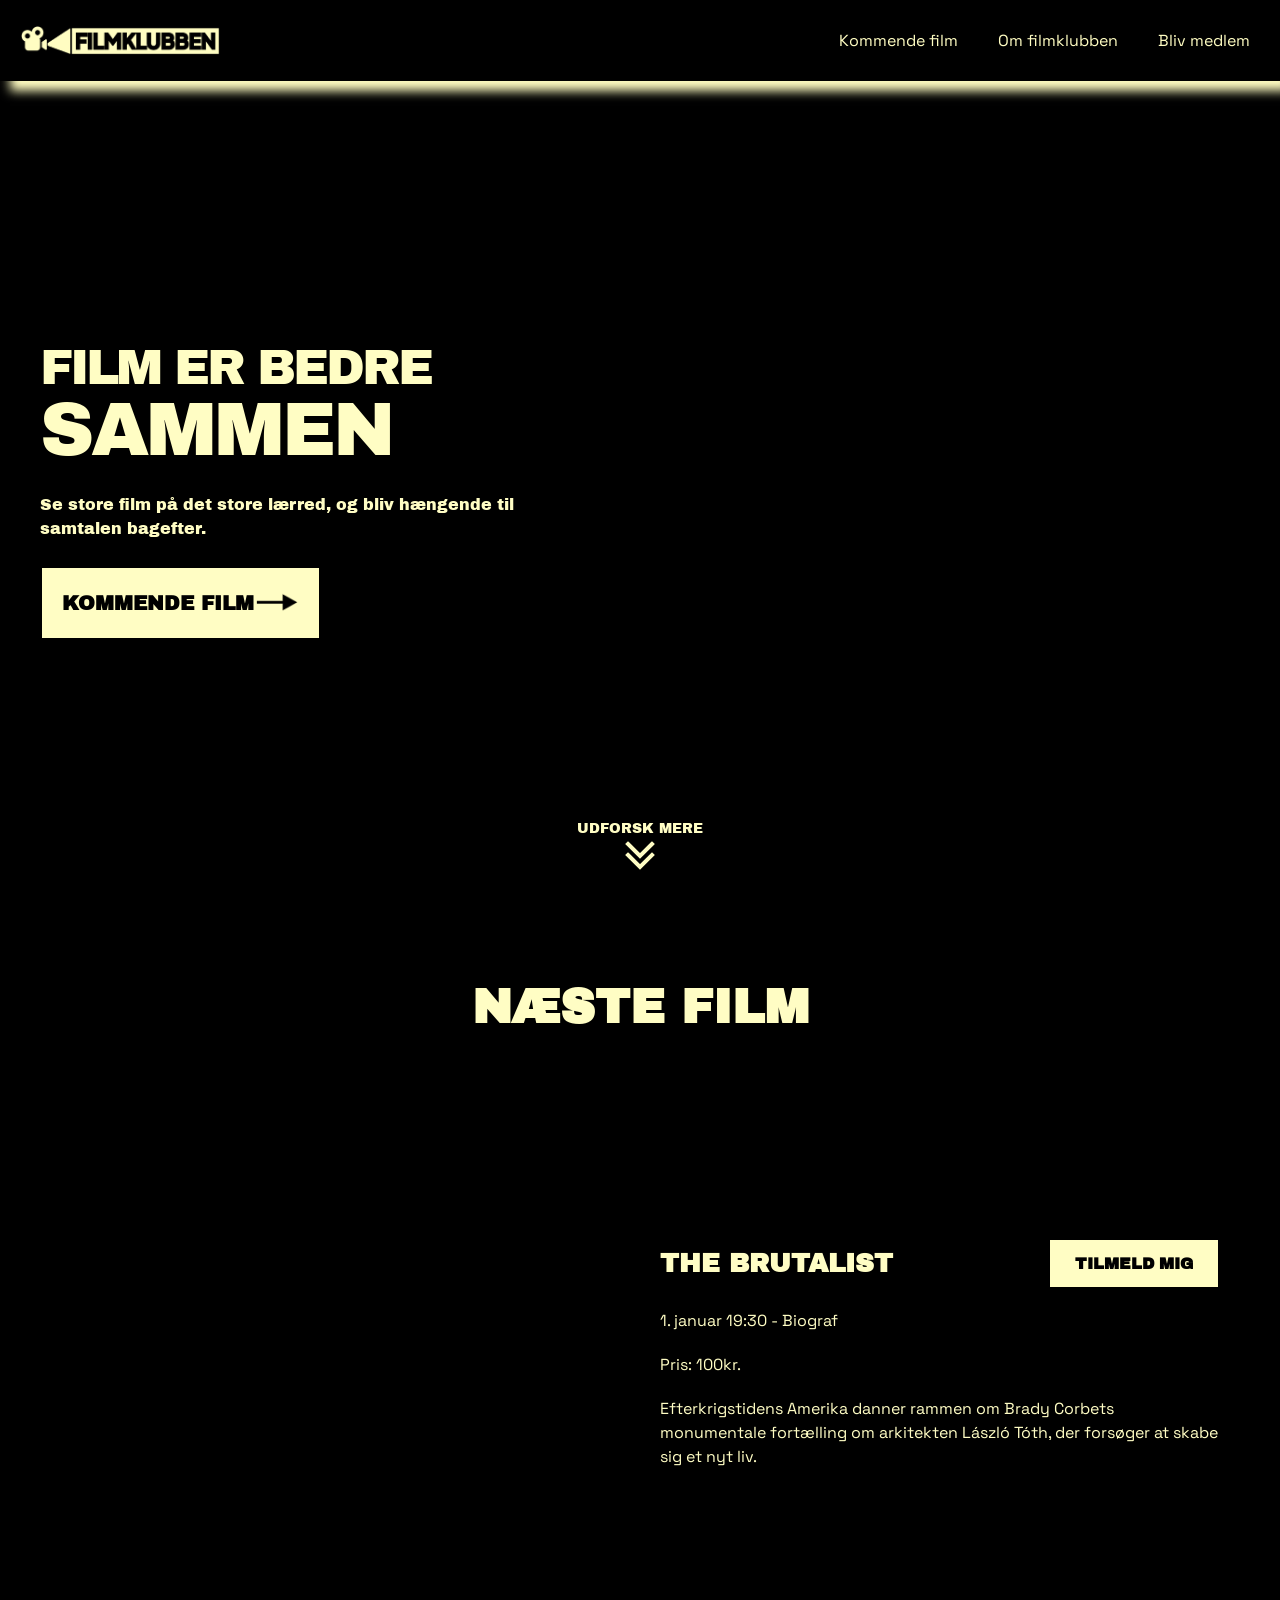
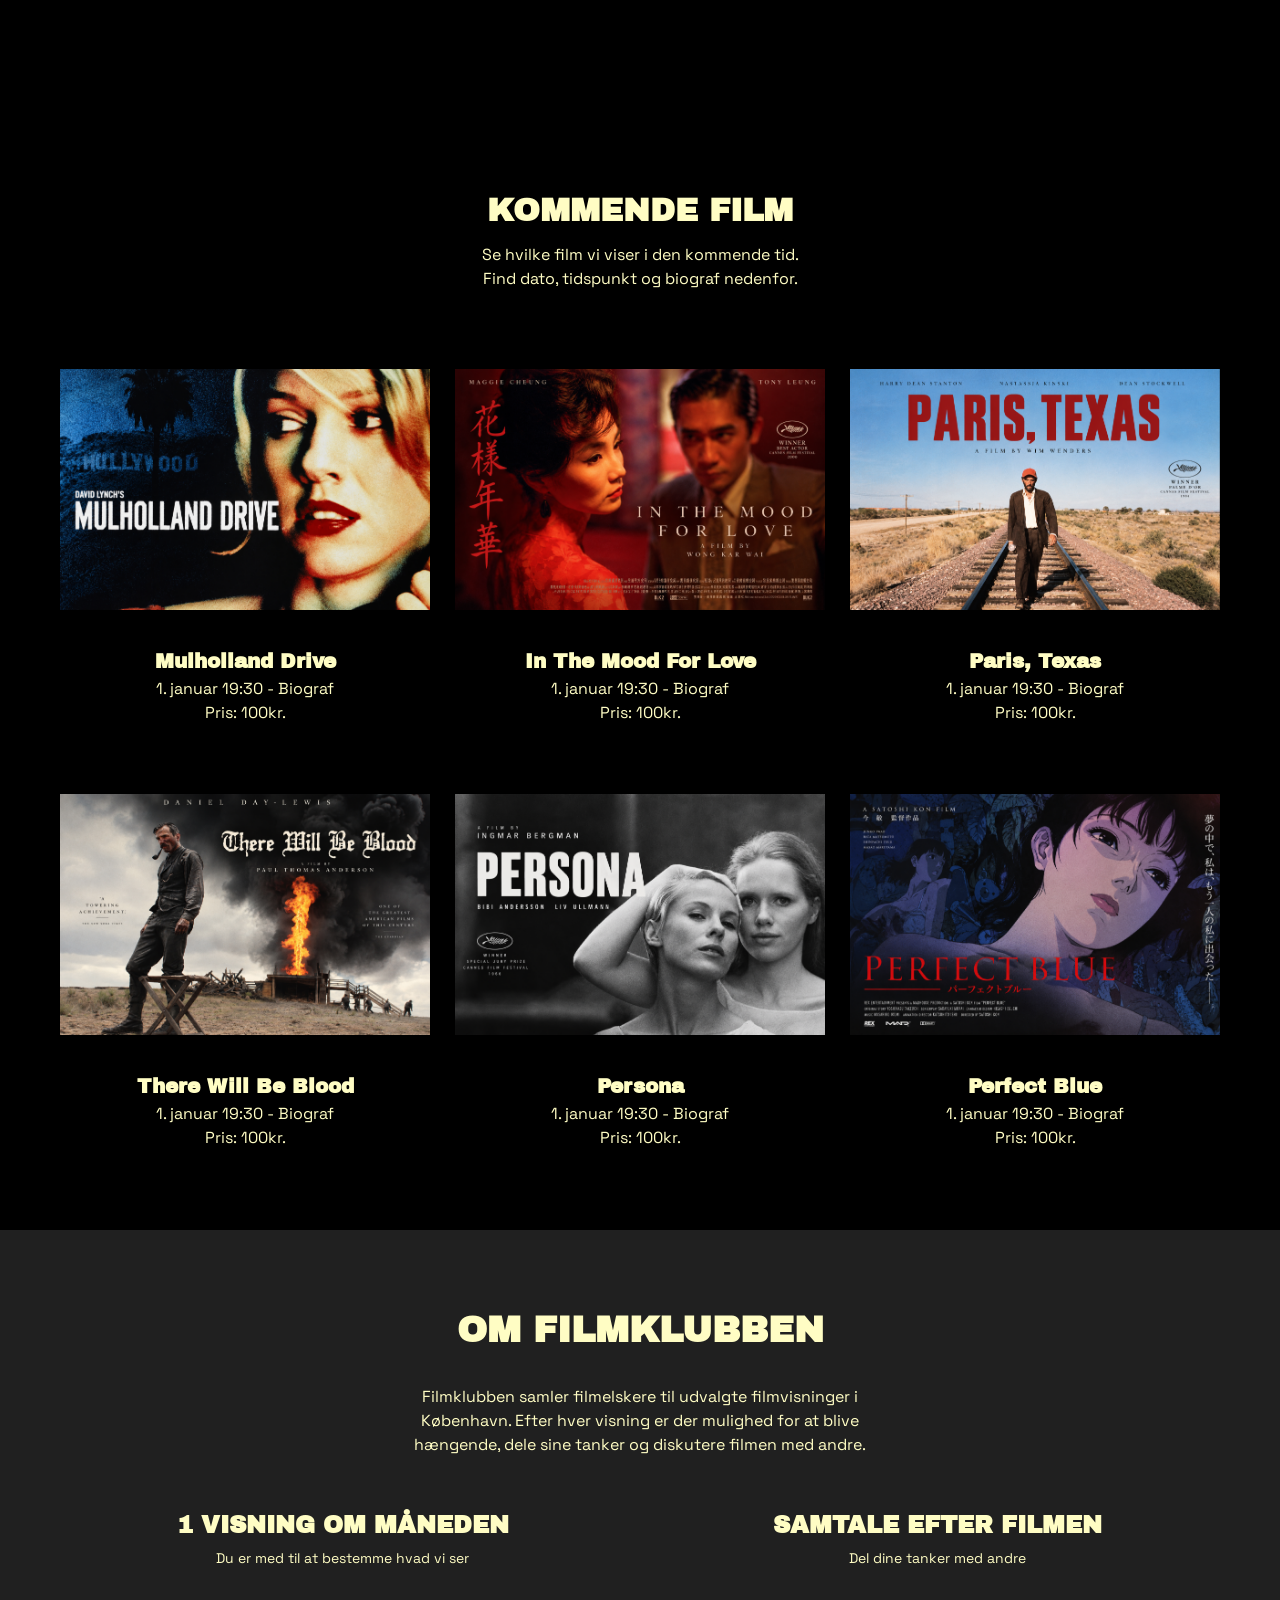
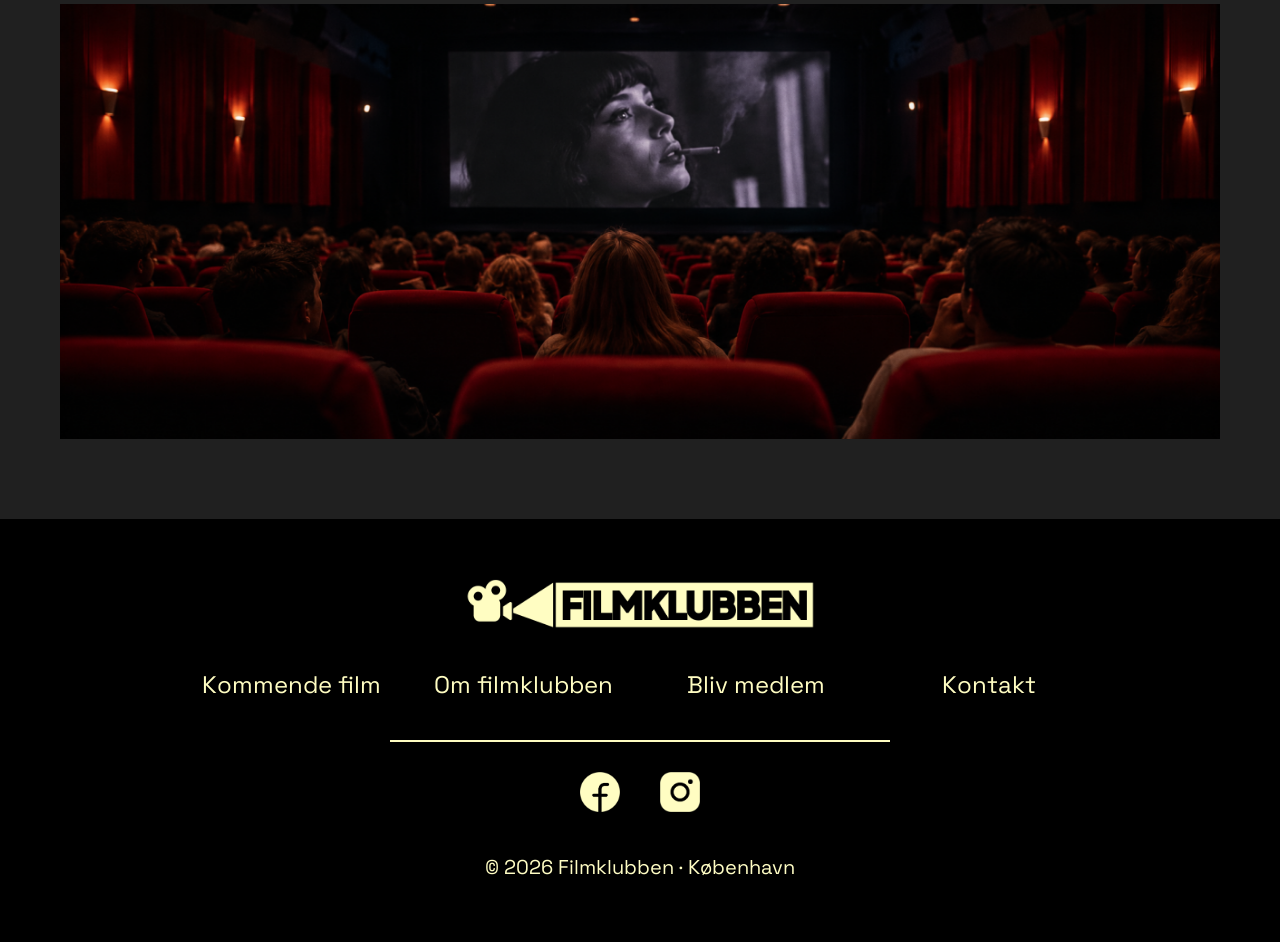
==== commit f4d9d6b0: "lighthousetest" ====
--- a/index.html
+++ b/index.html
@@ -23,7 +23,7 @@
     <header>
         <div class="logo">
             <a href="index.html">
-                <img src="./imgs/overall /logo1.webp" alt="Logo">
+                <img src="./imgs/overall/logo1.webp" alt="Logo" width="400" height="100">
             </a>
         </div>
         <nav>
@@ -32,7 +32,7 @@
                 <li><a href="">Om filmklubben</a></li>
                 <li><a href="">Bliv medlem</a></li>
             </ul>
-            <button class="burger">
+            <button class="burger" aria-label="Åbn menu">
                 <span class="line"></span>
                 <span class="line"></span>
                 <span class="line"></span>
@@ -43,7 +43,7 @@
 
     <main>
         <div class="hero">
-            <video class="hero-video" autoplay muted loop playsinline>
+            <video class="hero-video" autoplay muted loop playsinline aria-hidden="true">
                 <source src="./imgs/forside/HERO_BAGGRUND_pt5.mp4" type="video/mp4">
             </video>
 
@@ -56,7 +56,7 @@
                 <a href="./kommende_film.html" class="film-knap">
                     <div class="film-knap-content">
                         <p>KOMMENDE FILM</p>
-                        <img src="./iconer/pil.png" alt="pil">
+                        <img src="./iconer/pil.png" alt="Pil" width="100" height="50">
                     </div>
                 </a>
             </div>
@@ -208,7 +208,7 @@
     <footer>
         <div class="logo">
             <a href="index.html">
-                <img src="./imgs/overall /logo1.webp" alt="Logo">
+                <img src="./imgs/overall/logo1.webp" alt="Logo" width="400" height="100">
             </a>
         </div>
 
@@ -221,11 +221,11 @@
 
         <div class="socials grid_1-1">
             <a href="./index.html">
-                <img src="./imgs/overall /icon1_facebook.webp" alt="Facebook">
+                <img src="./imgs/overall/icon1_facebook.webp" alt="Facebook">
             </a>
 
             <a href="./index.html">
-                <img src="./imgs/overall /icon2_instagram.webp" alt="Instagram">
+                <img src="./imgs/overall/icon2_instagram.webp" alt="Instagram">
             </a>
         </div>
 
--- a/style.css
+++ b/style.css
@@ -90,7 +90,7 @@
 
   .logo img {
     width: 200px;
-    height: auto px;
+    height: auto;
   }
 }
 
@@ -686,12 +686,12 @@
   display: grid;
   grid-template-columns:
     repeat(6, minmax(0, 1fr))
-    30px
+    20px
     repeat(4, minmax(0, 1fr))
-    30px
+    20px
     repeat(6, minmax(0, 1fr));
 
-  gap: 10px;
+  gap: 6px;
 }
 
 .saede-grid .saede:nth-child(16n + 7) {
